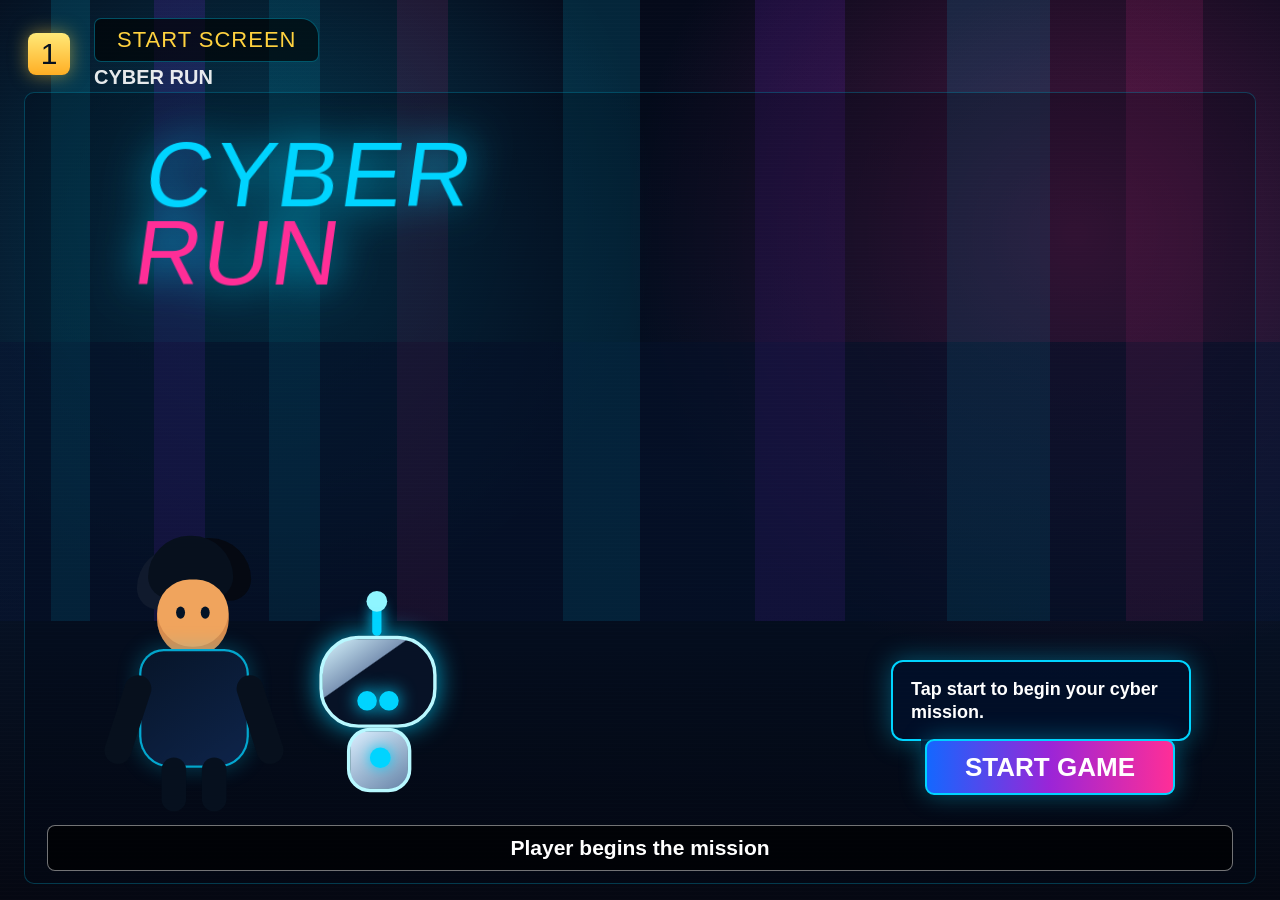
==== index.html @ 0ae43d62 "Initial codes" ====
<!doctype html>
<html lang="en">
  <head>
    <meta charset="UTF-8" />
    <meta name="viewport" content="width=device-width, initial-scale=1.0" />
    <title>Cyber Run | Start</title>
    <link rel="stylesheet" href="styles.css?v=runner17" />
    <link rel="stylesheet" href="start.css?v=runner17" />
  </head>
  <body>
    <main class="game" id="game">
      <div class="city" aria-hidden="true"></div>
      <div class="grid-floor" aria-hidden="true"></div>
      <div class="scanline" aria-hidden="true"></div>

      <header class="topbar start-topbar">
        <div class="step-badge">1</div>
        <div>
          <p class="eyebrow">Start Screen</p>
          <h1>Cyber Run</h1>
        </div>
      </header>

      <section class="screen screen-start active" id="startScreen">
        <div class="logo-lockup">
          <span>Cyber</span>
          <span>Run</span>
        </div>
        <div class="cast-row">
          <div class="hero-kid large" aria-label="Cyber Run player character">
            <div class="hair"></div>
            <div class="face"></div>
            <div class="hoodie"></div>
            <div class="legs"></div>
          </div>
          <div class="bot large" aria-label="ByteBot helper">
            <div class="antenna"></div>
            <div class="bot-head"><span></span><span></span></div>
            <div class="bot-body"></div>
          </div>
        </div>
        <div class="speech right">Tap start to begin your cyber mission.</div>
        <a class="primary start-button" href="tutorial.html">Start Game</a>
        <p class="caption">Player begins the mission</p>
      </section>
    </main>
    <script src="game-state.js?v=runner17"></script>
    <script src="start.js?v=runner17"></script>
  </body>
</html>
---- styles.css ----
:root {
  color-scheme: dark;
  --bg: #06101f;
  --panel: rgba(3, 11, 27, 0.86);
  --cyan: #00d4ff;
  --cyan-soft: rgba(0, 212, 255, 0.22);
  --pink: #ff2e97;
  --purple: #8a2cff;
  --yellow: #ffd23f;
  --green: #35f05d;
  --red: #ff2d39;
  --orange: #ff9c28;
  --text: #ffffff;
  --muted: #c8d2ee;
}

* {
  box-sizing: border-box;
}

body {
  margin: 0;
  min-height: 100vh;
  overflow: hidden;
  color: var(--text);
  background: #030711;
  font-family: "Trebuchet MS", Arial, sans-serif;
}

button {
  font: inherit;
}

a.primary {
  display: inline-grid;
  place-items: center;
  text-decoration: none;
}

.game {
  position: relative;
  width: 100vw;
  height: 100vh;
  min-height: 640px;
  overflow: hidden;
  background:
    radial-gradient(circle at 20% 24%, rgba(0, 212, 255, 0.22), transparent 25rem),
    radial-gradient(circle at 84% 26%, rgba(255, 46, 151, 0.26), transparent 28rem),
    linear-gradient(180deg, #050a1a 0%, #07152b 54%, #050812 100%);
}

.city {
  position: absolute;
  inset: 0;
  background:
    linear-gradient(90deg, transparent 0 4%, rgba(0, 212, 255, 0.18) 4% 7%, transparent 7% 12%, rgba(138, 44, 255, 0.2) 12% 16%, transparent 16% 21%, rgba(0, 212, 255, 0.15) 21% 25%, transparent 25% 31%, rgba(255, 46, 151, 0.14) 31% 35%, transparent 35% 44%, rgba(0, 212, 255, 0.18) 44% 50%, transparent 50% 59%, rgba(138, 44, 255, 0.18) 59% 66%, transparent 66% 74%, rgba(0, 212, 255, 0.16) 74% 82%, transparent 82% 88%, rgba(255, 46, 151, 0.16) 88% 94%, transparent 94%),
    linear-gradient(180deg, transparent 0 38%, rgba(8, 21, 49, 0.8) 38% 100%);
  opacity: 0.78;
  clip-path: polygon(0 0, 100% 0, 100% 69%, 0 69%);
}

.grid-floor {
  position: absolute;
  left: -8%;
  right: -8%;
  bottom: -18%;
  height: 54%;
  background:
    repeating-linear-gradient(0deg, rgba(0, 212, 255, 0.38) 0 2px, transparent 2px 28px),
    repeating-linear-gradient(90deg, rgba(0, 212, 255, 0.32) 0 2px, transparent 2px 68px);
  transform: perspective(520px) rotateX(62deg);
  transform-origin: bottom center;
  box-shadow: 0 -12px 40px rgba(0, 212, 255, 0.18);
}

.scanline {
  position: absolute;
  inset: 0;
  pointer-events: none;
  opacity: 0.17;
  background: repeating-linear-gradient(0deg, rgba(255, 255, 255, 0.06) 0 1px, transparent 1px 4px);
}

.topbar {
  position: relative;
  z-index: 5;
  display: grid;
  grid-template-columns: 52px 1fr auto auto;
  align-items: center;
  gap: 14px;
  padding: 18px 28px 0;
}

.start-topbar {
  grid-template-columns: 52px 1fr;
}

.step-badge {
  display: grid;
  place-items: center;
  width: 42px;
  height: 42px;
  border-radius: 8px;
  color: #06101f;
  background: linear-gradient(180deg, #ffe978, #ffae24);
  font-family: Impact, Haettenschweiler, "Arial Narrow Bold", sans-serif;
  font-size: 30px;
  box-shadow: 0 0 18px rgba(255, 210, 63, 0.5);
}

.eyebrow {
  display: inline-block;
  margin: 0 0 4px;
  padding: 8px 22px;
  color: var(--yellow);
  border: 1px solid rgba(0, 212, 255, 0.35);
  border-radius: 7px 18px 7px 7px;
  background: rgba(0, 0, 0, 0.65);
  font-family: Impact, Haettenschweiler, "Arial Narrow Bold", sans-serif;
  text-transform: uppercase;
  font-size: 22px;
  letter-spacing: 1px;
}

.topbar h1 {
  margin: 0;
  font-family: Impact, Haettenschweiler, "Arial Narrow Bold", sans-serif;
  font-size: 20px;
  text-transform: uppercase;
  color: rgba(255, 255, 255, 0.9);
}

.hud {
  display: flex;
  gap: 16px;
}

.hud-card {
  min-width: 118px;
  padding: 10px 14px;
  text-align: center;
  border: 2px solid var(--cyan);
  border-radius: 8px;
  background: rgba(2, 10, 28, 0.76);
  box-shadow: inset 0 0 22px rgba(0, 212, 255, 0.12);
}

.hud-card span {
  display: block;
  font-weight: 900;
  text-transform: uppercase;
  font-size: 13px;
}

.hud-card strong {
  display: block;
  margin-top: 3px;
  font-size: 30px;
  line-height: 1;
}

.game-controls {
  display: flex;
  gap: 10px;
}

.game-controls button {
  min-height: 46px;
  border: 2px solid var(--cyan);
  border-radius: 8px;
  color: white;
  background: rgba(2, 10, 28, 0.82);
  padding: 0 16px;
  cursor: pointer;
  font-weight: 900;
  text-transform: uppercase;
  box-shadow: 0 0 18px rgba(0, 212, 255, 0.24);
}

.game-controls button:hover,
.game-controls button:focus-visible {
  border-color: var(--pink);
  box-shadow: 0 0 22px rgba(255, 46, 151, 0.42);
}

.screen {
  position: absolute;
  inset: 92px 24px 16px;
  z-index: 2;
  display: none;
  border: 1px solid rgba(0, 212, 255, 0.24);
  border-radius: 10px;
  background: rgba(0, 7, 20, 0.3);
  overflow: hidden;
}

.screen.active {
  display: block;
}

.caption {
  position: absolute;
  left: 22px;
  right: 22px;
  bottom: 12px;
  margin: 0;
  padding: 10px;
  border: 1px solid rgba(255, 255, 255, 0.45);
  border-radius: 8px;
  background: rgba(0, 0, 0, 0.68);
  text-align: center;
  font-size: 21px;
  font-weight: 800;
}

.logo-lockup {
  position: absolute;
  left: 116px;
  top: 42px;
  display: grid;
  gap: 0;
  transform: skew(-8deg);
  filter: drop-shadow(0 0 20px rgba(0, 212, 255, 0.8));
}

.logo-lockup span {
  font-family: Impact, Haettenschweiler, "Arial Narrow Bold", sans-serif;
  font-size: 92px;
  line-height: 0.86;
  text-transform: uppercase;
  letter-spacing: 2px;
}

.logo-lockup span:first-child {
  color: var(--cyan);
}

.logo-lockup span:last-child {
  color: var(--pink);
}

.cast-row {
  position: absolute;
  left: 94px;
  bottom: 86px;
  width: 420px;
  height: 350px;
}

.hero-kid,
.bot {
  position: absolute;
}

.hero-kid {
  width: 150px;
  height: 250px;
}

.hero-kid.large {
  transform: scale(1.12);
}

.hero-kid .hair {
  position: absolute;
  left: 34px;
  top: 7px;
  width: 76px;
  height: 56px;
  border-radius: 42px 42px 22px 22px;
  background: #07101d;
  box-shadow: 16px 2px 0 #050912, -10px 10px 0 #101a2d;
}

.hero-kid .face {
  position: absolute;
  left: 42px;
  top: 46px;
  width: 64px;
  height: 68px;
  border-radius: 45% 45% 48% 48%;
  background: #f0a45d;
  box-shadow: inset 0 -8px rgba(150, 72, 34, 0.26);
}

.hero-kid .face::before,
.hero-kid .face::after {
  content: "";
  position: absolute;
  top: 24px;
  width: 8px;
  height: 11px;
  border-radius: 50%;
  background: #031326;
}

.hero-kid .face::before {
  left: 17px;
}

.hero-kid .face::after {
  right: 17px;
}

.hero-kid .hoodie {
  position: absolute;
  left: 26px;
  top: 108px;
  width: 98px;
  height: 106px;
  border-radius: 22px 22px 28px 28px;
  background: linear-gradient(145deg, #071529, #0e244a);
  border: 2px solid rgba(0, 212, 255, 0.75);
  box-shadow: 0 0 20px rgba(0, 212, 255, 0.28);
}

.hero-kid .hoodie::before,
.hero-kid .hoodie::after {
  content: "";
  position: absolute;
  top: 20px;
  width: 24px;
  height: 82px;
  border-radius: 18px;
  background: #07101d;
}

.hero-kid .hoodie::before {
  left: -24px;
  transform: rotate(18deg);
}

.hero-kid .hoodie::after {
  right: -24px;
  transform: rotate(-18deg);
}

.hero-kid .legs {
  position: absolute;
  left: 42px;
  top: 205px;
  width: 66px;
  height: 45px;
}

.hero-kid .legs::before,
.hero-kid .legs::after {
  content: "";
  position: absolute;
  top: 0;
  width: 22px;
  height: 48px;
  border-radius: 12px;
  background: #06101e;
}

.hero-kid .legs::before {
  left: 4px;
}

.hero-kid .legs::after {
  right: 4px;
}

.bot {
  width: 138px;
  height: 178px;
}

.bot.large {
  transform: scale(1.15);
}

.bot .antenna {
  position: absolute;
  left: 64px;
  top: 0;
  width: 8px;
  height: 28px;
  border-radius: 6px;
  background: var(--cyan);
  box-shadow: 0 0 12px var(--cyan);
}

.bot .antenna::before {
  content: "";
  position: absolute;
  left: -5px;
  top: -11px;
  width: 18px;
  height: 18px;
  border-radius: 50%;
  background: #8ff5ff;
}

.bot-head {
  position: absolute;
  left: 18px;
  top: 28px;
  width: 102px;
  height: 80px;
  border: 3px solid #b8f8ff;
  border-radius: 34px;
  background: linear-gradient(145deg, #d9f7ff, #7c95b5 36%, #071226 37%);
  box-shadow: 0 0 22px rgba(0, 212, 255, 0.75);
}

.bot-head span {
  position: absolute;
  top: 45px;
  width: 17px;
  height: 17px;
  border-radius: 50%;
  background: var(--cyan);
  box-shadow: 0 0 16px var(--cyan);
}

.bot-head span:first-child {
  left: 30px;
}

.bot-head span:last-child {
  right: 30px;
}

.bot-body {
  position: absolute;
  left: 42px;
  top: 108px;
  width: 56px;
  height: 56px;
  border: 3px solid #b8f8ff;
  border-radius: 20px;
  background: linear-gradient(145deg, #dbefff, #6784a8);
}

.bot-body::before {
  content: "";
  position: absolute;
  left: 17px;
  top: 14px;
  width: 18px;
  height: 18px;
  border-radius: 50%;
  background: var(--cyan);
  box-shadow: 0 0 12px var(--cyan);
}

.cast-row .hero-kid {
  left: 0;
  bottom: 4px;
}

.cast-row .bot {
  left: 190px;
  bottom: 2px;
}

.speech {
  position: absolute;
  max-width: 300px;
  padding: 16px 18px;
  color: #07101f;
  background: white;
  border: 2px solid #96dbff;
  border-radius: 12px;
  font-size: 18px;
  font-weight: 900;
  line-height: 1.25;
  box-shadow: 0 0 26px rgba(0, 212, 255, 0.36);
}

.speech::after {
  content: "";
  position: absolute;
  left: 28px;
  bottom: -18px;
  border-width: 18px 14px 0 0;
  border-style: solid;
  border-color: white transparent transparent transparent;
}

.speech.right {
  right: 64px;
  bottom: 142px;
  color: white;
  background: rgba(2, 15, 42, 0.88);
  border-color: var(--cyan);
}

.speech.right::after {
  border-color: rgba(2, 15, 42, 0.88) transparent transparent transparent;
}

.primary,
.secondary,
.decision-button {
  min-height: 56px;
  border: 2px solid var(--cyan);
  border-radius: 9px;
  color: white;
  padding: 0 28px;
  cursor: pointer;
  background: linear-gradient(90deg, #1467ff, #9b25d7, #ff2e97);
  box-shadow: 0 0 24px rgba(0, 212, 255, 0.36);
  font-weight: 900;
  text-transform: uppercase;
  transition: transform 140ms ease, box-shadow 140ms ease;
}

.secondary {
  background: linear-gradient(90deg, #5920aa, #b025d7);
}

.primary:hover,
.secondary:hover,
.decision-button:hover,
.primary:focus-visible,
.secondary:focus-visible,
.decision-button:focus-visible {
  transform: translateY(-2px);
  box-shadow: 0 0 32px rgba(255, 46, 151, 0.56);
}

.start-button {
  position: absolute;
  right: 80px;
  bottom: 88px;
  min-width: 250px;
  font-size: 26px;
}

.screen-tutorial {
  padding: 54px;
}

.tutorial-card {
  position: absolute;
  left: 82px;
  top: 62px;
  width: 290px;
  min-height: 220px;
  color: #081325;
  background: white;
  border: 2px solid #9fe7ff;
  border-radius: 14px;
  padding: 32px 28px;
  text-align: center;
  box-shadow: 0 0 28px rgba(0, 212, 255, 0.4);
}

.tutorial-card h2 {
  margin: 0 0 16px;
  font-size: 31px;
  line-height: 1;
}

.tutorial-card p {
  margin: 0;
  font-size: 20px;
  font-weight: 900;
  line-height: 1.25;
}

.tutorial-bot {
  left: 112px;
  bottom: 92px;
  transform: scale(1.28);
}

.rules-card {
  position: absolute;
  right: 86px;
  top: 74px;
  width: 360px;
  padding: 26px;
  border: 3px solid var(--cyan);
  border-radius: 8px 28px 8px 8px;
  background: rgba(1, 10, 26, 0.84);
  box-shadow: inset 0 0 30px var(--cyan-soft), 0 0 30px rgba(0, 212, 255, 0.36);
}

.rules-card h2 {
  margin: 0 0 18px;
  color: var(--cyan);
  font-size: 36px;
  text-align: center;
  text-transform: uppercase;
}

.rule {
  display: grid;
  grid-template-columns: 46px 1fr;
  gap: 14px;
  align-items: center;
  padding: 15px 0;
  border-top: 1px solid rgba(255, 255, 255, 0.16);
  font-size: 18px;
  font-weight: 800;
}

.rule b {
  color: var(--yellow);
  font-size: 34px;
  text-align: center;
}

.next-button {
  position: absolute;
  right: 92px;
  bottom: 86px;
}

.runner-row {
  position: absolute;
  left: 74px;
  right: 74px;
  top: 56px;
  height: 330px;
  overflow: hidden;
  border-bottom: 3px solid rgba(0, 212, 255, 0.65);
  border-radius: 8px;
  background: linear-gradient(180deg, rgba(4, 18, 42, 0.1), rgba(2, 12, 30, 0.42));
}

.hero-kid.running {
  left: 30px;
  bottom: 2px;
  transform: translate3d(0, calc(var(--runner-jump, 0px) * -1), 0) scale(0.95) rotate(-3deg);
  transform-origin: 50% 100%;
  will-change: transform;
  z-index: 2;
}

.screen-challenge.runner-live .hero-kid.running {
  animation: runnerBreath 480ms ease-in-out infinite alternate;
}

.screen-challenge.runner-live .hero-kid.running.jumping {
  animation: none;
}

.hero-kid.running .legs::before {
  transform: rotate(34deg);
  transform-origin: 50% 0;
  animation: strideLeft 360ms ease-in-out infinite alternate;
}

.hero-kid.running .legs::after {
  transform: rotate(-34deg);
  transform-origin: 50% 0;
  animation: strideRight 360ms ease-in-out infinite alternate;
}

.email-card {
  position: absolute;
  left: var(--threat-x, 620px);
  bottom: 16px;
  top: auto;
  width: 96px;
  min-height: 72px;
  padding: 7px;
  color: #07101f;
  background: linear-gradient(180deg, #fff5f7, #ffd6dc);
  border: 2px solid #ff2d39;
  border-radius: 8px;
  box-shadow: 0 0 36px rgba(255, 46, 151, 0.4);
  z-index: 2;
  transition: box-shadow 160ms ease, transform 160ms ease;
  will-change: left;
}

.screen-challenge.runner-live .email-card {
  box-shadow: 0 0 46px rgba(255, 46, 151, 0.72);
  transform: translateY(-2px);
}

.runner-ground {
  position: absolute;
  left: 0;
  right: 0;
  bottom: 0;
  height: 84px;
  background:
    repeating-linear-gradient(90deg, rgba(0, 212, 255, 0.42) 0 2px, transparent 2px 54px),
    linear-gradient(180deg, transparent, rgba(0, 212, 255, 0.18));
  animation: groundMove 650ms linear infinite;
  opacity: 0.9;
}

.run-prompt {
  position: absolute;
  left: 28px;
  top: 18px;
  z-index: 4;
  max-width: 500px;
  padding: 12px 16px;
  border: 2px solid var(--cyan);
  border-radius: 8px;
  background: rgba(0, 0, 0, 0.72);
  color: white;
  font-weight: 900;
  box-shadow: 0 0 18px rgba(0, 212, 255, 0.36);
}

@keyframes groundMove {
  from {
    background-position: 0 0, 0 0;
  }
  to {
    background-position: -54px 0, 0 0;
  }
}

@keyframes runnerBreath {
  from {
    transform: translate3d(0, calc(var(--runner-jump, 0px) * -1), 0) scale(0.95) rotate(-3deg);
  }
  to {
    transform: translate3d(0, calc((var(--runner-jump, 0px) * -1) - 5px), 0) scale(0.95) rotate(-2deg);
  }
}

@keyframes strideLeft {
  from {
    transform: rotate(34deg);
  }
  to {
    transform: rotate(-18deg);
  }
}

@keyframes strideRight {
  from {
    transform: rotate(-34deg);
  }
  to {
    transform: rotate(18deg);
  }
}

@keyframes pickupPulse {
  from {
    transform: scale(0.94);
    filter: brightness(0.96);
  }
  to {
    transform: scale(1.08);
    filter: brightness(1.18);
  }
}

@keyframes pickupCollect {
  0% {
    transform: scale(1);
    opacity: 1;
  }
  65% {
    transform: scale(1.42);
    opacity: 0.88;
  }
  100% {
    transform: scale(0.72);
    opacity: 0.55;
  }
}

.email-meta {
  display: grid;
  grid-template-columns: 22px 1fr;
  gap: 5px;
  align-items: center;
}

.mail-icon {
  display: grid;
  place-items: center;
  width: 22px;
  height: 22px;
  border-radius: 50%;
  background: #f04455;
  color: white;
  font-size: 16px;
  font-weight: 900;
}

.email-meta p {
  margin: 2px 0;
  font-size: 6px;
  font-weight: 900;
  line-height: 1.1;
}

.email-card h2 {
  margin: 5px 0;
  font-size: 8px;
  line-height: 1.08;
}

.email-card button {
  display: block;
  margin: 0 auto;
  min-width: 72px;
  min-height: 20px;
  border: 2px solid #771016;
  border-radius: 5px;
  color: white;
  background: linear-gradient(180deg, #df3239, #9e1118);
  font-size: 7px;
  font-weight: 900;
}

.runner-pickup {
  position: absolute;
  left: var(--pickup-x, 440px);
  bottom: var(--pickup-y, 132px);
  z-index: 3;
  display: grid;
  place-items: center;
  width: 58px;
  height: 58px;
  border: 3px solid #b9ff72;
  border-radius: 50%;
  color: #06101f;
  background: radial-gradient(circle at 35% 28%, #ffffff, #8cff4d 54%, #1c991d);
  font-size: 18px;
  font-weight: 900;
  box-shadow: 0 0 28px rgba(140, 255, 77, 0.8);
  will-change: left, bottom, transform, opacity;
  animation: pickupPulse 760ms ease-in-out infinite alternate;
}

.runner-pickup.collected {
  animation: pickupCollect 320ms ease-out;
}

.screen-challenge .next-button {
  display: none;
}

.screen-challenge.runner-live .email-card button {
  pointer-events: none;
}

.clue-bot {
  right: 92px;
  bottom: 68px;
  transform: scale(0.95);
}

.speech.clue {
  right: 252px;
  bottom: 142px;
}

.screen-decision {
  padding: 30px 58px 80px;
}

.question-panel {
  max-width: 880px;
  margin: 0 auto 24px;
  padding: 20px 24px;
  border: 2px solid var(--cyan);
  border-radius: 8px;
  background: rgba(1, 10, 26, 0.88);
  box-shadow: inset 0 0 24px rgba(0, 212, 255, 0.14), 0 0 28px rgba(0, 212, 255, 0.28);
  text-align: center;
}

.question-kicker {
  margin: 0 0 8px;
  color: var(--yellow);
  font-size: 17px;
  font-weight: 900;
  text-transform: uppercase;
}

.screen-decision h2 {
  margin: 0 0 12px;
  color: white;
  font-size: 38px;
  line-height: 1.05;
}

#decisionScenario {
  margin: 0;
  color: var(--muted);
  font-size: 18px;
  font-weight: 900;
  line-height: 1.3;
}

.decision-grid {
  display: grid;
  grid-template-columns: repeat(2, minmax(0, 1fr));
  gap: 22px;
  max-width: 740px;
  margin: 0 auto;
}

.decision-button {
  min-height: 86px;
  font-size: 27px;
  text-align: center;
}

.decision-button.scam {
  border-color: #ff6c70;
  background: linear-gradient(180deg, #ff464d, #970d19);
}

.decision-button.real {
  border-color: #66ff76;
  background: linear-gradient(180deg, #42dc55, #0f761d);
}

.decision-button.link {
  background: linear-gradient(180deg, #248aff, #064bb4);
}

.decision-button.ignore {
  background: linear-gradient(180deg, #9a36e8, #55208a);
}

.decision-button.report {
  background: linear-gradient(180deg, #ffab35, #a85104);
}

.answer-rules {
  max-width: 740px;
  margin: 28px auto 0;
  padding: 18px 24px;
  border: 1px solid var(--cyan);
  border-radius: 8px;
  background: rgba(2, 10, 28, 0.78);
  font-size: 22px;
  font-weight: 900;
}

.answer-rules p {
  margin: 8px 0;
}

.good-dot {
  color: var(--green);
  margin-right: 12px;
}

.bad-dot {
  color: var(--red);
  margin-right: 12px;
}

.feedback-visual {
  position: absolute;
  left: 58px;
  top: 54px;
  width: 520px;
  height: 410px;
}

.shield-glow {
  position: absolute;
  left: 80px;
  top: 30px;
  width: 320px;
  height: 350px;
  clip-path: polygon(50% 0, 93% 18%, 86% 70%, 50% 100%, 14% 70%, 7% 18%);
  border: 5px solid var(--cyan);
  background: rgba(0, 212, 255, 0.12);
  box-shadow: 0 0 36px rgba(0, 212, 255, 0.8);
}

.feedback-visual .hero-kid {
  left: 164px;
  top: 100px;
  transform: scale(1.08);
}

.feedback-bot {
  right: 2px;
  bottom: 28px;
  transform: scale(0.9);
}

.feedback-box {
  position: absolute;
  right: 72px;
  top: 132px;
  width: 450px;
  min-height: 170px;
  padding: 24px;
  border: 3px solid var(--green);
  border-radius: 12px;
  background: linear-gradient(135deg, rgba(26, 142, 45, 0.95), rgba(4, 58, 16, 0.92));
  box-shadow: 0 0 28px rgba(53, 240, 93, 0.45);
}

.feedback-box.wrong {
  border-color: var(--red);
  background: linear-gradient(135deg, rgba(135, 18, 18, 0.95), rgba(39, 7, 11, 0.92));
  box-shadow: 0 0 28px rgba(255, 45, 57, 0.45);
}

.feedback-box h2 {
  margin: 0 0 12px;
  font-size: 44px;
}

.feedback-box p {
  margin: 0;
  font-size: 21px;
  font-weight: 900;
  line-height: 1.3;
}

.screen-complete {
  padding: 46px 58px 90px;
  text-align: center;
}

.screen-complete h2 {
  margin: 0;
  color: var(--yellow);
  text-shadow: 0 0 18px rgba(255, 210, 63, 0.55);
  font-size: 58px;
}

.screen-complete > p {
  margin: 12px 0 24px;
  font-size: 30px;
  font-weight: 900;
}

.final-score {
  position: absolute;
  left: 106px;
  top: 170px;
  width: 410px;
  padding: 24px;
  border: 3px solid var(--cyan);
  border-radius: 8px 28px 8px 8px;
  background: rgba(1, 10, 26, 0.86);
  box-shadow: inset 0 0 30px var(--cyan-soft), 0 0 28px rgba(0, 212, 255, 0.34);
}

.final-score span,
.final-score small,
.final-score b {
  display: block;
  text-transform: uppercase;
  font-weight: 900;
}

.final-score span:first-child {
  margin-bottom: 10px;
  color: var(--green);
  font-size: 22px;
  text-shadow: 0 0 14px rgba(53, 240, 93, 0.5);
}

.final-score strong {
  display: block;
  color: var(--yellow);
  font-size: 76px;
  line-height: 0.95;
}

.final-score b {
  margin-top: 6px;
  color: var(--yellow);
  font-size: 24px;
}

.final-score p {
  margin: 12px 0 0;
  color: var(--muted);
  font-size: 17px;
  font-weight: 900;
  line-height: 1.25;
}

.complete-cast {
  position: absolute;
  right: 112px;
  bottom: 88px;
  width: 420px;
  height: 310px;
}

.complete-cast .bot {
  left: 10px;
  bottom: 8px;
}

.complete-cast .hero-kid {
  right: 28px;
  bottom: 10px;
}

.complete-actions {
  position: absolute;
  left: 106px;
  bottom: 94px;
  display: flex;
  gap: 18px;
}

.confetti {
  position: absolute;
  inset: 0;
  background:
    radial-gradient(circle at 12% 18%, #ffd23f 0 4px, transparent 5px),
    radial-gradient(circle at 28% 22%, #00d4ff 0 4px, transparent 5px),
    radial-gradient(circle at 42% 16%, #ff2e97 0 4px, transparent 5px),
    radial-gradient(circle at 58% 20%, #35f05d 0 4px, transparent 5px),
    radial-gradient(circle at 72% 15%, #ff9c28 0 4px, transparent 5px),
    radial-gradient(circle at 86% 24%, #00d4ff 0 4px, transparent 5px);
  opacity: 0.9;
}

.hidden {
  display: none;
}

@media (max-width: 760px) {
  .game {
    min-height: 720px;
  }

  .topbar {
    grid-template-columns: 52px 1fr;
    padding: 14px 14px 0;
  }

  .hud {
    position: absolute;
    right: 10px;
    top: 76px;
    gap: 6px;
    transform: scale(0.68);
    transform-origin: top right;
  }

  .hud-card {
    min-width: 94px;
  }

  .topbar h1 {
    display: none;
  }

  .screen {
    inset: 92px 10px 10px;
  }

  .caption {
    font-size: 15px;
    left: 12px;
    right: 12px;
    bottom: 10px;
  }

  .logo-lockup {
    left: 86px;
    top: 42px;
  }

  .logo-lockup span {
    font-size: 74px;
  }

  .cast-row {
    left: 64px;
    bottom: 82px;
    transform: scale(0.82);
    transform-origin: bottom left;
  }

  .speech.right {
    right: 28px;
    bottom: 122px;
    max-width: 230px;
    font-size: 15px;
  }

  .start-button {
    right: 32px;
    bottom: 76px;
    min-width: 210px;
    font-size: 20px;
  }

  .tutorial-card {
    left: 22px;
    top: 34px;
    width: 230px;
    min-height: 160px;
    padding: 22px 18px;
  }

  .tutorial-card h2 {
    font-size: 24px;
  }

  .tutorial-card p {
    font-size: 16px;
  }

  .tutorial-bot {
    left: 54px;
    bottom: 96px;
    transform: scale(0.98);
  }

  .rules-card {
    right: 18px;
    top: 220px;
    width: 260px;
    padding: 16px;
  }

  .rules-card h2 {
    font-size: 26px;
  }

  .rule {
    grid-template-columns: 50px 1fr;
    gap: 8px;
    padding: 9px 0;
    font-size: 14px;
  }

  .rule b {
    font-size: 25px;
  }

  .next-button {
    right: 18px;
    bottom: 68px;
  }

  .runner-row {
    left: 16px;
    right: 16px;
    top: 68px;
    transform: scale(0.78);
    transform-origin: top left;
    width: 680px;
  }

  .email-card {
    width: 96px;
    min-height: 72px;
  }

  .email-card h2 {
    font-size: 8px;
  }

  .run-prompt {
    max-width: 330px;
    font-size: 14px;
  }

  .clue-bot {
    right: 18px;
    bottom: 72px;
    transform: scale(0.75);
  }

  .speech.clue {
    right: 112px;
    bottom: 118px;
    max-width: 220px;
    font-size: 15px;
  }

  .screen-decision {
    padding: 20px 18px 76px;
  }

  .screen-decision h2 {
    font-size: 27px;
  }

  .question-panel {
    margin-bottom: 16px;
    padding: 15px;
  }

  #decisionScenario {
    font-size: 14px;
  }

  .decision-grid {
    gap: 12px;
  }

  .decision-button {
    min-height: 66px;
    padding: 0 12px;
    font-size: 19px;
  }

  .answer-rules {
    margin-top: 18px;
    padding: 12px 16px;
    font-size: 16px;
  }

  .feedback-visual {
    left: 16px;
    top: 38px;
    transform: scale(0.68);
    transform-origin: top left;
  }

  .feedback-box {
    right: 22px;
    top: 304px;
    width: min(410px, calc(100% - 44px));
    padding: 18px;
  }

  .feedback-box h2 {
    font-size: 34px;
  }

  .feedback-box p {
    font-size: 17px;
  }

  .screen-complete h2 {
    font-size: 42px;
  }

  .screen-complete > p {
    font-size: 20px;
  }

  .final-score {
    left: 28px;
    top: 160px;
    width: 300px;
  }

  .final-score strong {
    font-size: 56px;
  }

  .complete-cast {
    right: 10px;
    bottom: 86px;
    transform: scale(0.72);
    transform-origin: bottom right;
  }

  .complete-actions {
    left: 28px;
    bottom: 74px;
  }
}
---- start.css ----
.start-topbar {
  grid-template-columns: 52px 1fr;
}
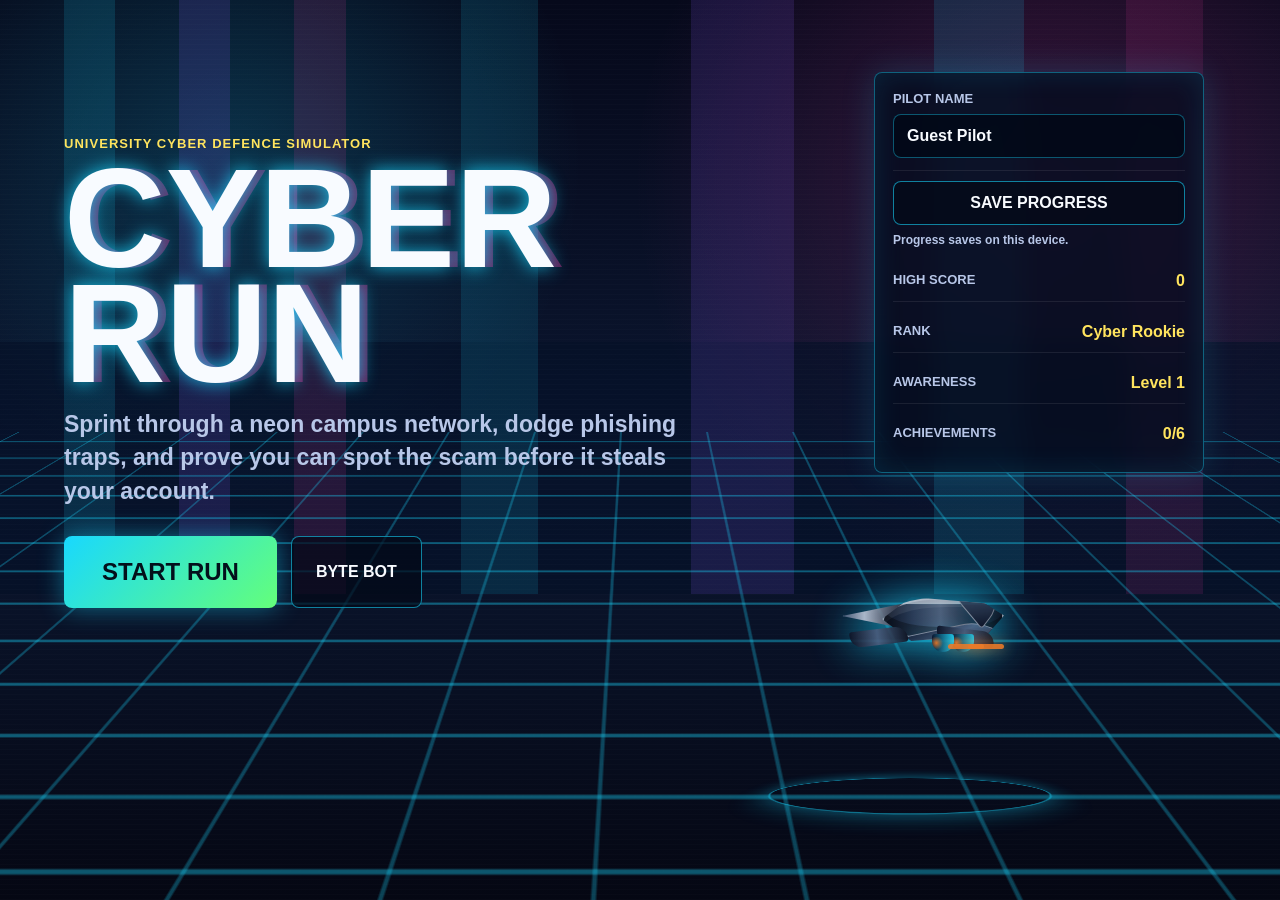
==== commit bd0912b7: "Add files via upload" ====
--- a/index.html
+++ b/index.html
@@ -3,48 +3,209 @@
   <head>
     <meta charset="UTF-8" />
     <meta name="viewport" content="width=device-width, initial-scale=1.0" />
-    <title>Cyber Run | Start</title>
-    <link rel="stylesheet" href="styles.css?v=runner17" />
-    <link rel="stylesheet" href="start.css?v=runner17" />
+    <title>Cyber Run</title>
+    <link rel="stylesheet" href="styles.css?v=prototype15" />
   </head>
   <body>
-    <main class="game" id="game">
-      <div class="city" aria-hidden="true"></div>
+    <main class="app" id="app">
+      <div class="skyline" aria-hidden="true"></div>
+      <div class="speed-lines" aria-hidden="true"></div>
       <div class="grid-floor" aria-hidden="true"></div>
       <div class="scanline" aria-hidden="true"></div>
 
-      <header class="topbar start-topbar">
-        <div class="step-badge">1</div>
+      <section class="menu-screen active" id="menuScreen" aria-labelledby="gameTitle">
+        <div class="menu-copy">
+          <p class="eyebrow">University Cyber Defence Simulator</p>
+          <h1 id="gameTitle">Cyber Run</h1>
+          <p class="tagline">Sprint through a neon campus network, dodge phishing traps, and prove you can spot the scam before it steals your account.</p>
+          <div class="menu-actions">
+            <button class="primary-button mega" id="startButton" type="button">Start Run</button>
+            <button class="ghost-button" id="byteBotButton" type="button">Byte Bot</button>
+          </div>
+        </div>
+
+        <div class="profile-panel">
+          <label class="profile-name-row">
+            <span>Pilot Name</span>
+            <input id="playerNameInput" maxlength="18" placeholder="Enter name" autocomplete="nickname" />
+          </label>
+          <button class="ghost-button save-profile-button" id="saveProfileButton" type="button">Save Progress</button>
+          <p class="profile-saved" id="profileSaved">Progress saves on this device.</p>
+          <div>
+            <span>High Score</span>
+            <strong id="highScore">0</strong>
+          </div>
+          <div>
+            <span>Rank</span>
+            <strong id="playerRank">Cyber Rookie</strong>
+          </div>
+          <div>
+            <span>Awareness</span>
+            <strong id="awarenessLevel">Level 1</strong>
+          </div>
+          <div>
+            <span>Achievements</span>
+            <strong id="achievementCount">0/6</strong>
+          </div>
+        </div>
+
+        <div class="hologram-card">
+          <div class="holo-runner" aria-hidden="true">
+            <div class="runner-head"></div>
+            <div class="runner-torso"></div>
+            <div class="runner-arm left"></div>
+            <div class="runner-arm right"></div>
+            <div class="runner-leg left"></div>
+            <div class="runner-leg right"></div>
+          </div>
+          <div class="holo-rings" aria-hidden="true"></div>
+        </div>
+      </section>
+
+      <section class="game-screen" id="gameScreen" aria-label="Cyber Run gameplay">
+        <header class="hud">
+          <div class="hud-card"><span>Score</span><strong id="score">0</strong></div>
+          <div class="hud-card"><span>Level</span><strong id="level">1</strong></div>
+          <div class="hud-card"><span>Combo</span><strong id="combo">x1</strong></div>
+          <div class="hud-card"><span>Speed</span><strong id="speed">1.0</strong></div>
+          <div class="hud-card hearts"><span>Lives</span><strong id="lives">&hearts;&hearts;&hearts;</strong></div>
+          <div class="hud-actions">
+            <button class="icon-button" id="pauseButton" type="button" aria-label="Pause">II</button>
+          </div>
+        </header>
+
+        <div class="runner-stage" id="runnerStage">
+          <div class="run-path" aria-hidden="true"></div>
+          <div class="lane lane-left" aria-hidden="true"></div>
+          <div class="lane lane-center" aria-hidden="true"></div>
+          <div class="lane lane-right" aria-hidden="true"></div>
+          <div class="object-layer" id="objectLayer"></div>
+          <div class="runner cyber-runner running" id="runner" aria-label="Cyber jet">
+            <div class="runner-shadow"></div>
+            <div class="runner-trail"></div>
+            <div class="runner-head"></div>
+            <div class="runner-visor"></div>
+            <div class="runner-torso"></div>
+            <div class="runner-core"></div>
+            <div class="runner-arm left"></div>
+            <div class="runner-arm right"></div>
+            <div class="runner-leg left"></div>
+            <div class="runner-leg right"></div>
+          </div>
+        </div>
+
+        <div class="control-pad" aria-label="Runner controls">
+          <button class="control-button icon-control" data-action="left" type="button" aria-label="Move left">&lsaquo;</button>
+          <button class="control-button icon-control" data-action="right" type="button" aria-label="Move right">&rsaquo;</button>
+        </div>
+      </section>
+
+      <dialog class="phishing-dialog" id="phishingDialog">
+        <div class="dialog-shell">
+          <div class="dialog-header">
+            <div>
+              <p class="eyebrow">Threat Intercepted</p>
+              <h2 id="threatTitle">Phishing Simulation</h2>
+            </div>
+            <div class="decision-timer" id="decisionTimer">15</div>
+          </div>
+          <div class="simulation-card" id="simulationCard"></div>
+          <div class="decision-panel" id="decisionPanel">
+            <p id="decisionQuestion">What should you do with this message?</p>
+            <div class="decision-actions">
+              <button class="decision-button report" data-choice="report" onclick="answerThreat('report')" type="button">Report</button>
+              <button class="decision-button open" data-choice="open" onclick="answerThreat('open')" type="button">Open</button>
+              <button class="decision-button ignore" data-choice="ignore" onclick="answerThreat('ignore')" type="button">Ignore</button>
+              <button class="decision-button reply" data-choice="reply" onclick="answerThreat('reply')" type="button">Reply</button>
+            </div>
+          </div>
+          <div class="feedback-panel hidden" id="feedbackPanel">
+            <h3 id="feedbackTitle">Correct</h3>
+            <p id="feedbackText"></p>
+            <ul id="feedbackClues"></ul>
+            <button class="primary-button" id="continueButton" type="button">Resume Run</button>
+          </div>
+        </div>
+      </dialog>
+
+      <div class="pause-panel hidden" id="pausePanel">
         <div>
-          <p class="eyebrow">Start Screen</p>
-          <h1>Cyber Run</h1>
-        </div>
-      </header>
-
-      <section class="screen screen-start active" id="startScreen">
-        <div class="logo-lockup">
-          <span>Cyber</span>
-          <span>Run</span>
-        </div>
-        <div class="cast-row">
-          <div class="hero-kid large" aria-label="Cyber Run player character">
-            <div class="hair"></div>
-            <div class="face"></div>
-            <div class="hoodie"></div>
-            <div class="legs"></div>
-          </div>
-          <div class="bot large" aria-label="ByteBot helper">
-            <div class="antenna"></div>
-            <div class="bot-head"><span></span><span></span></div>
-            <div class="bot-body"></div>
-          </div>
-        </div>
-        <div class="speech right">Tap start to begin your cyber mission.</div>
-        <a class="primary start-button" href="tutorial.html">Start Game</a>
-        <p class="caption">Player begins the mission</p>
-      </section>
+          <p class="eyebrow">Run Paused</p>
+          <h2>Cyber Run Paused</h2>
+          <p>Movement is frozen. Continue, restart the run, or return to the menu.</p>
+          <button class="primary-button" id="resumeButton" type="button">Play</button>
+          <button class="ghost-button" id="restartButton" type="button">Restart</button>
+          <button class="ghost-button" id="quitButton" type="button">Quit Run</button>
+        </div>
+      </div>
+
+      <div class="guide-panel hidden" id="guidePanel">
+        <div>
+          <div class="bytebot-header">
+            <div class="bytebot-avatar" aria-hidden="true"><span></span><span></span></div>
+            <div>
+              <p class="eyebrow">Assistant Online</p>
+              <h2>Byte Bot</h2>
+            </div>
+          </div>
+          <p class="guide-intro">Hi pilot. I am Byte Bot, your cyber co-pilot. I will help you learn the controls, understand threats, and choose the safest action when a suspicious message appears.</p>
+          <div class="guide-grid">
+            <article>
+              <strong>Move</strong>
+              <p>Use the left and right arrow keys, A/D, swipe, or the on-screen arrows to change lanes.</p>
+            </article>
+            <article>
+              <strong>Score</strong>
+              <p>Collect green point tokens for +5 points. Build combos by collecting cleanly and answering well.</p>
+            </article>
+            <article>
+              <strong>Threats</strong>
+              <p>Red threat boxes pause the run and show an email simulation. Choose Report, Open, Ignore, or Reply.</p>
+            </article>
+            <article>
+              <strong>Win Decisions</strong>
+              <p>Report scam messages. Open legitimate university messages. Wrong choices cost one life.</p>
+            </article>
+          </div>
+          <button class="primary-button" id="closeGuideButton" type="button">Ready, Byte Bot</button>
+        </div>
+      </div>
+
+      <div class="summary-panel hidden" id="summaryPanel">
+        <div>
+          <div class="summary-hero">
+            <div class="summary-orbit" aria-hidden="true"></div>
+            <p class="eyebrow">Run Complete</p>
+            <h2 id="summaryTitle">Training Report</h2>
+            <p class="summary-pilot" id="summaryPilot">Pilot: Guest</p>
+            <div class="summary-rank-row">
+              <span id="summaryRank">Cyber Rookie</span>
+              <strong id="summaryAchievementProgress">0/6 badges</strong>
+            </div>
+            <div class="summary-progress"><span id="summaryProgressBar"></span></div>
+          </div>
+          <div class="summary-grid">
+            <div><span>Final Score</span><strong id="summaryScore">0</strong><small>Network points</small></div>
+            <div><span>Best Combo</span><strong id="summaryCombo">x1</strong><small>Clean streak</small></div>
+            <div><span>Correct Reads</span><strong id="summaryCorrect">0</strong><small>Threat decisions</small></div>
+            <div><span>Mistakes</span><strong id="summaryMistakes">0</strong><small>Lives lost</small></div>
+          </div>
+          <p id="summaryMessage">Good run. Keep sharpening your phishing instincts.</p>
+          <div class="summary-achievements" id="summaryAchievements"></div>
+          <div class="summary-actions">
+            <button class="ghost-button" id="saveRunButton" type="button">Save Progress</button>
+            <button class="primary-button" id="playAgainButton" type="button">Run Again</button>
+            <button class="ghost-button" id="backMenuButton" type="button">Back to Menu</button>
+          </div>
+        </div>
+      </div>
+
+      <div class="achievement-toast hidden" id="achievementToast">
+        <span>Achievement Unlocked</span>
+        <strong id="achievementToastText">First Catch</strong>
+      </div>
     </main>
-    <script src="game-state.js?v=runner17"></script>
-    <script src="start.js?v=runner17"></script>
+
+    <script src="game.js?v=prototype15"></script>
   </body>
 </html>
--- a/styles.css
+++ b/styles.css
@@ -1,17 +1,17 @@
 :root {
   color-scheme: dark;
-  --bg: #06101f;
-  --panel: rgba(3, 11, 27, 0.86);
-  --cyan: #00d4ff;
-  --cyan-soft: rgba(0, 212, 255, 0.22);
-  --pink: #ff2e97;
-  --purple: #8a2cff;
-  --yellow: #ffd23f;
-  --green: #35f05d;
-  --red: #ff2d39;
-  --orange: #ff9c28;
-  --text: #ffffff;
-  --muted: #c8d2ee;
+  --bg: #050713;
+  --panel: rgba(6, 13, 31, 0.82);
+  --panel-strong: rgba(8, 18, 42, 0.96);
+  --cyan: #18d8ff;
+  --cyan-soft: rgba(24, 216, 255, 0.22);
+  --pink: #ff3aa8;
+  --violet: #8c5cff;
+  --lime: #64ff7a;
+  --yellow: #ffe45e;
+  --red: #ff4055;
+  --text: #f8fbff;
+  --muted: #b8c7e8;
 }
 
 * {
@@ -23,1342 +23,2019 @@
   min-height: 100vh;
   overflow: hidden;
   color: var(--text);
-  background: #030711;
-  font-family: "Trebuchet MS", Arial, sans-serif;
+  background: var(--bg);
+  font-family: Inter, "Segoe UI", Arial, sans-serif;
 }
 
 button {
   font: inherit;
 }
 
-a.primary {
-  display: inline-grid;
-  place-items: center;
-  text-decoration: none;
-}
-
-.game {
+.app {
   position: relative;
   width: 100vw;
   height: 100vh;
   min-height: 640px;
   overflow: hidden;
   background:
-    radial-gradient(circle at 20% 24%, rgba(0, 212, 255, 0.22), transparent 25rem),
-    radial-gradient(circle at 84% 26%, rgba(255, 46, 151, 0.26), transparent 28rem),
-    linear-gradient(180deg, #050a1a 0%, #07152b 54%, #050812 100%);
-}
-
-.city {
-  position: absolute;
-  inset: 0;
-  background:
-    linear-gradient(90deg, transparent 0 4%, rgba(0, 212, 255, 0.18) 4% 7%, transparent 7% 12%, rgba(138, 44, 255, 0.2) 12% 16%, transparent 16% 21%, rgba(0, 212, 255, 0.15) 21% 25%, transparent 25% 31%, rgba(255, 46, 151, 0.14) 31% 35%, transparent 35% 44%, rgba(0, 212, 255, 0.18) 44% 50%, transparent 50% 59%, rgba(138, 44, 255, 0.18) 59% 66%, transparent 66% 74%, rgba(0, 212, 255, 0.16) 74% 82%, transparent 82% 88%, rgba(255, 46, 151, 0.16) 88% 94%, transparent 94%),
-    linear-gradient(180deg, transparent 0 38%, rgba(8, 21, 49, 0.8) 38% 100%);
-  opacity: 0.78;
-  clip-path: polygon(0 0, 100% 0, 100% 69%, 0 69%);
-}
-
-.grid-floor {
-  position: absolute;
-  left: -8%;
-  right: -8%;
-  bottom: -18%;
-  height: 54%;
-  background:
-    repeating-linear-gradient(0deg, rgba(0, 212, 255, 0.38) 0 2px, transparent 2px 28px),
-    repeating-linear-gradient(90deg, rgba(0, 212, 255, 0.32) 0 2px, transparent 2px 68px);
-  transform: perspective(520px) rotateX(62deg);
-  transform-origin: bottom center;
-  box-shadow: 0 -12px 40px rgba(0, 212, 255, 0.18);
-}
-
-.scanline {
+    radial-gradient(circle at 18% 18%, rgba(24, 216, 255, 0.18), transparent 22rem),
+    radial-gradient(circle at 82% 20%, rgba(255, 58, 168, 0.2), transparent 26rem),
+    linear-gradient(180deg, #06091b 0%, #0b1731 54%, #050713 100%);
+}
+
+.skyline,
+.grid-floor,
+.scanline,
+.speed-lines {
   position: absolute;
   inset: 0;
   pointer-events: none;
-  opacity: 0.17;
-  background: repeating-linear-gradient(0deg, rgba(255, 255, 255, 0.06) 0 1px, transparent 1px 4px);
-}
-
-.topbar {
+}
+
+.skyline {
+  opacity: 0.76;
+  background:
+    linear-gradient(90deg, transparent 0 5%, rgba(24, 216, 255, 0.18) 5% 9%, transparent 9% 14%, rgba(140, 92, 255, 0.2) 14% 18%, transparent 18% 23%, rgba(255, 58, 168, 0.16) 23% 27%, transparent 27% 36%, rgba(24, 216, 255, 0.16) 36% 42%, transparent 42% 54%, rgba(140, 92, 255, 0.19) 54% 62%, transparent 62% 73%, rgba(24, 216, 255, 0.18) 73% 80%, transparent 80% 88%, rgba(255, 58, 168, 0.15) 88% 94%, transparent 94%),
+    linear-gradient(180deg, transparent 0 38%, rgba(5, 16, 39, 0.82) 38% 100%);
+  clip-path: polygon(0 0, 100% 0, 100% 66%, 0 66%);
+}
+
+.grid-floor {
+  left: -12%;
+  right: -12%;
+  top: 48%;
+  height: 70%;
+  background:
+    repeating-linear-gradient(0deg, rgba(24, 216, 255, 0.38) 0 2px, transparent 2px 32px),
+    repeating-linear-gradient(90deg, rgba(24, 216, 255, 0.28) 0 2px, transparent 2px 86px);
+  transform: perspective(620px) rotateX(63deg);
+  transform-origin: top center;
+  animation: floorFlow 760ms linear infinite;
+}
+
+.speed-lines {
+  opacity: 0;
+  background: repeating-linear-gradient(92deg, transparent 0 48px, rgba(255, 255, 255, 0.18) 49px 52px, transparent 53px 110px);
+}
+
+.app.running .speed-lines {
+  opacity: 0.22;
+  animation: speedFlow 360ms linear infinite;
+}
+
+.app.shake {
+  animation: cameraShake 240ms linear;
+}
+
+.scanline {
+  opacity: 0.12;
+  background: repeating-linear-gradient(0deg, rgba(255, 255, 255, 0.07) 0 1px, transparent 1px 5px);
+  mix-blend-mode: screen;
+}
+
+.menu-screen,
+.game-screen {
   position: relative;
-  z-index: 5;
-  display: grid;
-  grid-template-columns: 52px 1fr auto auto;
-  align-items: center;
-  gap: 14px;
-  padding: 18px 28px 0;
-}
-
-.start-topbar {
-  grid-template-columns: 52px 1fr;
-}
-
-.step-badge {
-  display: grid;
-  place-items: center;
-  width: 42px;
-  height: 42px;
-  border-radius: 8px;
-  color: #06101f;
-  background: linear-gradient(180deg, #ffe978, #ffae24);
-  font-family: Impact, Haettenschweiler, "Arial Narrow Bold", sans-serif;
-  font-size: 30px;
-  box-shadow: 0 0 18px rgba(255, 210, 63, 0.5);
+  z-index: 2;
+  width: 100%;
+  height: 100%;
+  display: none;
+}
+
+.menu-screen.active,
+.game-screen.active {
+  display: block;
+}
+
+.menu-screen {
+  padding: clamp(26px, 5vw, 64px);
+}
+
+.menu-copy {
+  width: min(760px, 92vw);
+  padding-top: min(8vh, 72px);
 }
 
 .eyebrow {
-  display: inline-block;
-  margin: 0 0 4px;
-  padding: 8px 22px;
+  margin: 0 0 10px;
   color: var(--yellow);
-  border: 1px solid rgba(0, 212, 255, 0.35);
-  border-radius: 7px 18px 7px 7px;
-  background: rgba(0, 0, 0, 0.65);
-  font-family: Impact, Haettenschweiler, "Arial Narrow Bold", sans-serif;
-  text-transform: uppercase;
-  font-size: 22px;
-  letter-spacing: 1px;
-}
-
-.topbar h1 {
-  margin: 0;
-  font-family: Impact, Haettenschweiler, "Arial Narrow Bold", sans-serif;
-  font-size: 20px;
-  text-transform: uppercase;
-  color: rgba(255, 255, 255, 0.9);
-}
-
-.hud {
-  display: flex;
-  gap: 16px;
-}
-
-.hud-card {
-  min-width: 118px;
-  padding: 10px 14px;
-  text-align: center;
-  border: 2px solid var(--cyan);
-  border-radius: 8px;
-  background: rgba(2, 10, 28, 0.76);
-  box-shadow: inset 0 0 22px rgba(0, 212, 255, 0.12);
-}
-
-.hud-card span {
-  display: block;
-  font-weight: 900;
   text-transform: uppercase;
   font-size: 13px;
-}
-
-.hud-card strong {
-  display: block;
-  margin-top: 3px;
-  font-size: 30px;
-  line-height: 1;
-}
-
-.game-controls {
+  font-weight: 900;
+  letter-spacing: 0.08em;
+}
+
+h1,
+h2,
+h3,
+p {
+  margin-top: 0;
+}
+
+h1 {
+  margin-bottom: 16px;
+  font-size: clamp(64px, 11vw, 150px);
+  line-height: 0.82;
+  text-transform: uppercase;
+  text-shadow:
+    0 0 18px rgba(24, 216, 255, 0.82),
+    8px 0 0 rgba(255, 58, 168, 0.35);
+  animation: logoPulse 2200ms ease-in-out infinite;
+}
+
+.tagline {
+  max-width: 620px;
+  color: var(--muted);
+  font-size: clamp(17px, 2.2vw, 23px);
+  line-height: 1.45;
+  font-weight: 700;
+}
+
+.menu-actions {
   display: flex;
-  gap: 10px;
-}
-
-.game-controls button {
-  min-height: 46px;
-  border: 2px solid var(--cyan);
+  flex-wrap: wrap;
+  gap: 14px;
+  margin-top: 28px;
+}
+
+.primary-button,
+.ghost-button,
+.icon-button,
+.control-button,
+.decision-button {
+  border: 0;
   border-radius: 8px;
-  color: white;
-  background: rgba(2, 10, 28, 0.82);
-  padding: 0 16px;
   cursor: pointer;
   font-weight: 900;
   text-transform: uppercase;
-  box-shadow: 0 0 18px rgba(0, 212, 255, 0.24);
-}
-
-.game-controls button:hover,
-.game-controls button:focus-visible {
-  border-color: var(--pink);
-  box-shadow: 0 0 22px rgba(255, 46, 151, 0.42);
-}
-
-.screen {
-  position: absolute;
-  inset: 92px 24px 16px;
-  z-index: 2;
-  display: none;
-  border: 1px solid rgba(0, 212, 255, 0.24);
+}
+
+.primary-button {
+  min-height: 54px;
+  padding: 0 26px;
+  color: #03101b;
+  background: linear-gradient(135deg, var(--cyan), var(--lime));
+  box-shadow: 0 0 26px rgba(24, 216, 255, 0.45);
+}
+
+.primary-button.mega {
+  min-height: 72px;
+  padding-inline: 38px;
+  font-size: 24px;
+  animation: buttonGlow 1500ms ease-in-out infinite alternate;
+}
+
+.ghost-button {
+  min-height: 54px;
+  padding: 0 24px;
+  color: var(--text);
+  border: 1px solid rgba(24, 216, 255, 0.58);
+  background: rgba(3, 9, 24, 0.7);
+}
+
+.primary-button:hover,
+.ghost-button:hover,
+.decision-button:hover,
+.control-button:hover,
+.icon-button:hover {
+  transform: translateY(-2px);
+  filter: brightness(1.08);
+}
+
+.profile-panel {
+  position: absolute;
+  right: clamp(18px, 6vw, 76px);
+  top: clamp(22px, 8vh, 86px);
+  display: grid;
+  gap: 10px;
+  width: min(330px, 88vw);
+  padding: 18px;
+  border: 1px solid rgba(24, 216, 255, 0.42);
+  border-radius: 8px;
+  background: var(--panel);
+  box-shadow: inset 0 0 28px rgba(24, 216, 255, 0.12), 0 0 34px rgba(24, 216, 255, 0.16);
+  backdrop-filter: blur(12px);
+}
+
+.profile-panel div {
+  display: flex;
+  justify-content: space-between;
+  gap: 18px;
+  padding: 11px 0;
+  border-bottom: 1px solid rgba(255, 255, 255, 0.08);
+}
+
+.profile-panel div:last-child {
+  border-bottom: 0;
+}
+
+.profile-panel span {
+  color: var(--muted);
+  font-size: 13px;
+  font-weight: 900;
+  text-transform: uppercase;
+}
+
+.profile-panel strong {
+  color: var(--yellow);
+  text-align: right;
+}
+
+.profile-name-row {
+  display: grid;
+  gap: 8px;
+  padding-bottom: 12px;
+  border-bottom: 1px solid rgba(255, 255, 255, 0.08);
+}
+
+.profile-name-row input {
+  width: 100%;
+  min-height: 44px;
+  padding: 0 13px;
+  color: var(--text);
+  border: 1px solid rgba(24, 216, 255, 0.38);
+  border-radius: 8px;
+  outline: 0;
+  background: rgba(2, 8, 22, 0.78);
+  font: inherit;
+  font-weight: 900;
+}
+
+.profile-name-row input:focus {
+  border-color: var(--cyan);
+  box-shadow: 0 0 18px rgba(24, 216, 255, 0.2);
+}
+
+.save-profile-button {
+  width: 100%;
+  min-height: 44px;
+}
+
+.profile-saved {
+  margin: -2px 0 4px;
+  color: var(--muted);
+  font-size: 12px;
+  font-weight: 800;
+}
+
+.hologram-card {
+  position: absolute;
+  right: min(18vw, 230px);
+  bottom: 7vh;
+  width: 280px;
+  height: 320px;
+  opacity: 0.92;
+}
+
+.holo-rings {
+  position: absolute;
+  inset: auto 0 0;
+  height: 88px;
+  border: 2px solid rgba(24, 216, 255, 0.55);
+  border-radius: 50%;
+  transform: perspective(240px) rotateX(66deg);
+  box-shadow: 0 0 32px rgba(24, 216, 255, 0.5);
+  animation: holoSpin 2400ms linear infinite;
+}
+
+.holo-runner {
+  position: absolute;
+  left: 72px;
+  bottom: 50px;
+  width: 140px;
+  height: 230px;
+  filter: drop-shadow(0 0 22px rgba(24, 216, 255, 0.9));
+  animation: holoFloat 1800ms ease-in-out infinite alternate;
+}
+
+.hud {
+  position: relative;
+  z-index: 8;
+  display: flex;
+  align-items: flex-start;
+  gap: 12px;
+  padding: 16px clamp(14px, 3vw, 32px);
+}
+
+.hud-card {
+  min-width: 112px;
+  padding: 11px 14px;
+  border: 1px solid rgba(24, 216, 255, 0.48);
+  border-radius: 8px;
+  background: rgba(3, 9, 24, 0.74);
+  text-align: center;
+  box-shadow: inset 0 0 18px rgba(24, 216, 255, 0.1);
+}
+
+.hud-card span {
+  display: block;
+  color: var(--muted);
+  font-size: 12px;
+  font-weight: 900;
+  text-transform: uppercase;
+}
+
+.hud-card strong {
+  display: block;
+  margin-top: 4px;
+  font-size: 27px;
+  line-height: 1;
+}
+
+.hearts strong {
+  color: var(--red);
+  letter-spacing: 2px;
+  text-shadow: 0 0 14px rgba(255, 64, 85, 0.7);
+}
+
+.hud-actions {
+  margin-left: auto;
+}
+
+.icon-button {
+  width: 48px;
+  height: 48px;
+  color: var(--text);
+  border: 1px solid rgba(24, 216, 255, 0.55);
+  background: rgba(3, 9, 24, 0.72);
+}
+
+.runner-stage {
+  position: absolute;
+  z-index: 3;
+  left: clamp(12px, 5vw, 88px);
+  right: clamp(12px, 5vw, 88px);
+  top: 104px;
+  bottom: 96px;
+  min-height: 420px;
+  overflow: hidden;
+  border: 1px solid rgba(24, 216, 255, 0.22);
   border-radius: 10px;
-  background: rgba(0, 7, 20, 0.3);
+  background:
+    linear-gradient(180deg, rgba(6, 15, 37, 0.08), rgba(5, 11, 26, 0.66)),
+    repeating-linear-gradient(90deg, transparent 0 30%, rgba(24, 216, 255, 0.07) 30% 30.5%, transparent 31% 33%);
+  touch-action: manipulation;
+}
+
+.run-path {
+  position: absolute;
+  left: 50%;
+  bottom: 0;
+  width: min(620px, 84vw);
+  height: 100%;
+  transform: translateX(-50%);
+  background:
+    linear-gradient(90deg, transparent, rgba(24, 216, 255, 0.08), transparent),
+    repeating-linear-gradient(0deg, rgba(24, 216, 255, 0.18) 0 2px, transparent 2px 54px);
+  border-inline: 2px solid rgba(24, 216, 255, 0.26);
+  box-shadow: inset 0 0 42px rgba(24, 216, 255, 0.08);
+}
+
+.lane {
+  position: absolute;
+  bottom: 0;
+  left: calc(50% - min(310px, 42vw));
+  width: min(206.67px, 28vw);
+  height: 100%;
+  border-inline: 1px solid rgba(24, 216, 255, 0.18);
+  background: linear-gradient(180deg, transparent 0 32%, rgba(24, 216, 255, 0.05));
+  pointer-events: none;
+}
+
+.lane-left {
+  transform: translateX(0);
+}
+
+.lane-center {
+  transform: translateX(min(206.67px, 28vw));
+}
+
+.lane-right {
+  transform: translateX(min(413.34px, 56vw));
+}
+
+.object-layer {
+  position: absolute;
+  inset: 0;
+}
+
+.runner,
+.world-object {
+  position: absolute;
+  transform-origin: center bottom;
+  will-change: transform;
+}
+
+.runner {
+  z-index: 8;
+  width: 190px;
+  height: 128px;
+  left: 50%;
+  bottom: 72px;
+  filter: drop-shadow(0 0 16px rgba(24, 216, 255, 0.44));
+}
+
+.runner-shadow {
+  position: absolute;
+  left: 26px;
+  right: 20px;
+  bottom: -20px;
+  height: 28px;
+  border-radius: 50%;
+  background: radial-gradient(ellipse, rgba(24, 216, 255, 0.22), rgba(0, 0, 0, 0.45) 60%, transparent 72%);
+  filter: blur(5px);
+}
+
+.runner-trail {
+  position: absolute;
+  right: -36px;
+  top: 61px;
+  width: 78px;
+  height: 24px;
+  border-radius: 50%;
+  background: linear-gradient(90deg, rgba(255, 132, 42, 0.84), rgba(24, 216, 255, 0.38), transparent);
+  filter: blur(7px);
+  opacity: 0.85;
+  animation: enginePulse 240ms ease-in-out infinite alternate;
+}
+
+.runner-head,
+.runner-torso,
+.runner-arm,
+.runner-leg,
+.runner-visor,
+.runner-core,
+.runner-trail {
+  position: absolute;
+}
+
+.runner-head {
+  left: 0;
+  top: 42px;
+  width: 64px;
+  height: 34px;
+  border: 1px solid rgba(203, 213, 225, 0.6);
+  border-right: 0;
+  border-radius: 80% 0 0 55%;
+  clip-path: polygon(100% 12%, 0 50%, 100% 88%);
+  background:
+    linear-gradient(90deg, #455a78, #b9c6d8 34%, #182033 92%),
+    linear-gradient(180deg, #f8fafc, #334155);
+  box-shadow: inset -8px 0 16px rgba(255, 255, 255, 0.22), 0 0 16px rgba(24, 216, 255, 0.22);
+}
+
+.runner-head::before {
+  content: "";
+  position: absolute;
+  left: 52px;
+  top: -34px;
+  width: 54px;
+  height: 30px;
+  border-radius: 70% 70% 20% 20%;
+  background: linear-gradient(135deg, rgba(226, 232, 240, 0.9), rgba(24, 216, 255, 0.48) 50%, rgba(6, 12, 26, 0.95));
+  border: 1px solid rgba(203, 213, 225, 0.55);
+  transform: rotate(-4deg);
+}
+
+.runner-visor {
+  left: 35px;
+  top: 25px;
+  width: 50px;
+  height: 24px;
+  border-radius: 70% 70% 14px 14px;
+  background: linear-gradient(135deg, rgba(255, 255, 255, 0.82), rgba(24, 216, 255, 0.76) 45%, rgba(5, 10, 24, 0.95));
+  border: 1px solid rgba(226, 232, 240, 0.65);
+  box-shadow: inset 0 0 10px rgba(255, 255, 255, 0.35), 0 0 10px rgba(24, 216, 255, 0.48);
+}
+
+.runner-torso {
+  left: 40px;
+  top: 40px;
+  width: 122px;
+  height: 44px;
+  border: 2px solid rgba(203, 213, 225, 0.75);
+  border-radius: 62% 30% 44% 56%;
+  clip-path: polygon(100% 42%, 84% 14%, 24% 0, 0 50%, 24% 100%, 86% 86%);
+  background:
+    linear-gradient(180deg, rgba(226, 232, 240, 0.62) 0 12%, transparent 13%),
+    linear-gradient(90deg, #0b1222, #2d405c 24%, #536884 48%, #1f2d42 74%, #111827);
+  box-shadow: inset 0 -12px rgba(0, 0, 0, 0.32), inset 0 8px rgba(255, 255, 255, 0.08), 0 0 16px rgba(24, 216, 255, 0.18);
+}
+
+.runner-torso::before,
+.runner-torso::after {
+  content: "";
+  position: absolute;
+  top: 26px;
+  width: 92px;
+  height: 36px;
+  border-radius: 10px 60px 10px 60px;
+  background: linear-gradient(160deg, #1b2b43 0, #526a8b 40%, #0f172a 100%);
+  border: 1px solid rgba(226, 232, 240, 0.48);
+  box-shadow: 0 0 14px rgba(24, 216, 255, 0.16);
+  z-index: -1;
+}
+
+.runner-torso::before {
+  left: 30px;
+  transform: rotate(-12deg) skewX(22deg);
+}
+
+.runner-torso::after {
+  left: 58px;
+  top: -26px;
+  width: 60px;
+  height: 34px;
+  border-radius: 4px 24px 4px 34px;
+  transform: rotate(50deg) skewX(12deg);
+  background: linear-gradient(130deg, #111827, #3f536e 52%, #0f172a);
+}
+
+.runner-core {
+  left: 72px;
+  top: 57px;
+  width: 42px;
+  height: 6px;
+  border-radius: 999px;
+  background: var(--cyan);
+  box-shadow: 0 0 14px var(--cyan);
+}
+
+.runner-arm {
+  top: 72px;
+  width: 58px;
+  height: 16px;
+  border-radius: 4px 22px 6px 22px;
+  background: linear-gradient(90deg, #0f172a, #4b6384 48%, #111827);
+  transform-origin: center 10px;
+  opacity: 1;
+}
+
+.runner-arm.left {
+  left: 94px;
+  transform: rotate(7deg);
+}
+
+.runner-arm.right {
+  right: 74px;
+  transform: rotate(-7deg);
+}
+
+.runner-leg {
+  top: 77px;
+  width: 22px;
+  height: 18px;
+  border-radius: 4px 4px 14px 14px;
+  background:
+    radial-gradient(circle at 20% 50%, rgba(255, 132, 42, 0.9), transparent 34%),
+    linear-gradient(90deg, #0c1832, #18d8ff);
+  transform-origin: center top;
+}
+
+.runner-leg.left {
+  right: 8px;
+  left: auto;
+}
+
+.runner-leg.right {
+  right: 28px;
+  left: auto;
+}
+
+.runner-leg::after {
+  content: "";
+  position: absolute;
+  left: 16px;
+  right: -30px;
+  bottom: 3px;
+  height: 5px;
+  border-radius: 999px;
+  background: rgba(255, 132, 42, 0.9);
+  box-shadow: 0 0 14px rgba(255, 132, 42, 0.65);
+}
+
+.impact-explosion {
+  position: absolute;
+  z-index: 16;
+  bottom: 92px;
+  width: 150px;
+  height: 150px;
+  transform: translateX(-50%);
+  pointer-events: none;
+  border-radius: 50%;
+  background:
+    radial-gradient(circle, white 0 8%, #ffe45e 9% 18%, #ff842a 19% 34%, rgba(255, 64, 85, 0.72) 35% 48%, transparent 50%),
+    conic-gradient(from 12deg, transparent 0 12deg, rgba(255, 132, 42, 0.95) 12deg 28deg, transparent 28deg 46deg, rgba(255, 64, 85, 0.82) 46deg 64deg, transparent 64deg 90deg, rgba(255, 228, 94, 0.9) 90deg 112deg, transparent 112deg 150deg, rgba(255, 132, 42, 0.84) 150deg 176deg, transparent 176deg 360deg);
+  filter: drop-shadow(0 0 24px rgba(255, 132, 42, 0.9));
+  animation: impactExplosion 620ms ease-out forwards;
+}
+
+.impact-explosion::before,
+.impact-explosion::after {
+  content: "";
+  position: absolute;
+  inset: 22px;
+  border-radius: 50%;
+  border: 3px solid rgba(255, 228, 94, 0.9);
+  animation: shockRing 620ms ease-out forwards;
+}
+
+.impact-explosion::after {
+  inset: 36px;
+  border-color: rgba(24, 216, 255, 0.58);
+  animation-delay: 80ms;
+}
+
+.runner.running {
+  animation: jetFloat 620ms ease-in-out infinite alternate;
+}
+
+.runner.running .runner-arm.left,
+.holo-runner .runner-arm.left {
+  animation: wingLeft 520ms ease-in-out infinite alternate;
+}
+
+.runner.running .runner-arm.right,
+.holo-runner .runner-arm.right {
+  animation: wingRight 520ms ease-in-out infinite alternate;
+}
+
+.runner.running .runner-leg.left,
+.holo-runner .runner-leg.left {
+  animation: engineLeft 280ms ease-in-out infinite alternate;
+}
+
+.runner.running .runner-leg.right,
+.holo-runner .runner-leg.right {
+  animation: engineRight 280ms ease-in-out infinite alternate;
+}
+
+.runner.hit {
+  animation: hitReact 280ms ease-out;
+}
+
+.world-object {
+  z-index: 5;
+  left: 50%;
+  bottom: 48px;
+}
+
+.pickup {
+  width: 38px;
+  height: 38px;
+  display: grid;
+  place-items: center;
+  color: #03101b;
+  border: 2px solid #d9ff84;
+  border-radius: 50%;
+  background: radial-gradient(circle at 35% 24%, white, var(--lime) 54%, #19962c);
+  font-size: 13px;
+  font-weight: 900;
+  box-shadow: 0 0 18px rgba(100, 255, 122, 0.8);
+  animation: pickupPulse 760ms ease-in-out infinite alternate;
+}
+
+.threat {
+  width: 120px;
+  min-height: 92px;
+  padding: 9px;
+  color: #101827;
+  border: 2px solid var(--red);
+  border-radius: 8px;
+  background: linear-gradient(180deg, #fff4f6, #ffd7de);
+  box-shadow: 0 0 28px rgba(255, 64, 85, 0.58);
+}
+
+.threat small,
+.threat b,
+.threat span {
+  display: block;
+}
+
+.threat small {
+  font-size: 8px;
+  font-weight: 900;
+}
+
+.threat b {
+  margin: 4px 0;
+  font-size: 11px;
+  line-height: 1.08;
+}
+
+.threat span {
+  padding: 4px;
+  color: white;
+  border-radius: 4px;
+  background: #b90f27;
+  text-align: center;
+  font-size: 8px;
+  font-weight: 900;
+}
+
+.control-pad {
+  position: absolute;
+  z-index: 9;
+  left: 50%;
+  bottom: 20px;
+  display: flex;
+  gap: 14px;
+  transform: translateX(-50%);
+}
+
+.control-button {
+  min-width: 104px;
+  min-height: 50px;
+  color: var(--text);
+  border: 1px solid rgba(24, 216, 255, 0.52);
+  background: rgba(3, 9, 24, 0.76);
+}
+
+.icon-control {
+  min-width: 58px;
+  font-size: 30px;
+  line-height: 1;
+}
+
+.phishing-dialog {
+  width: min(920px, calc(100vw - 20px));
+  max-height: calc(100vh - 20px);
+  padding: 0;
+  color: var(--text);
+  border: 1px solid rgba(24, 216, 255, 0.55);
+  border-radius: 12px;
+  background: transparent;
+  box-shadow: 0 0 60px rgba(24, 216, 255, 0.22);
+}
+
+.phishing-dialog::backdrop {
+  background: rgba(2, 4, 12, 0.74);
+  backdrop-filter: blur(8px);
+}
+
+.dialog-shell {
+  display: flex;
+  flex-direction: column;
+  max-height: calc(100vh - 20px);
   overflow: hidden;
-}
-
-.screen.active {
+  padding: 14px;
+  background:
+    linear-gradient(135deg, rgba(9, 18, 42, 0.98), rgba(12, 8, 35, 0.98)),
+    radial-gradient(circle at 18% 18%, rgba(24, 216, 255, 0.16), transparent 18rem);
+}
+
+.dialog-header {
+  display: flex;
+  justify-content: space-between;
+  gap: 18px;
+  align-items: center;
+  margin-bottom: 10px;
+}
+
+.dialog-header h2 {
+  margin: 0;
+  font-size: clamp(22px, 3vw, 34px);
+}
+
+.decision-timer {
+  display: grid;
+  place-items: center;
+  width: 52px;
+  height: 52px;
+  color: #03101b;
+  border-radius: 50%;
+  background: var(--yellow);
+  font-size: 24px;
+  font-weight: 900;
+  box-shadow: 0 0 22px rgba(255, 228, 94, 0.5);
+}
+
+.simulation-card {
+  flex: 1 1 auto;
+  min-height: 0;
+  overflow: hidden;
+  color: #0d1728;
+  border-radius: 12px;
+  background: #f7f9fc;
+  box-shadow: inset 0 0 0 1px rgba(15, 23, 42, 0.1);
+}
+
+.email-example-wrap {
+  position: relative;
+  padding: 10px;
+  background:
+    radial-gradient(circle at 10% 10%, rgba(37, 99, 235, 0.14), transparent 18rem),
+    linear-gradient(135deg, #eef4ff, #f8fafc);
+}
+
+.email-example-image {
   display: block;
-}
-
-.caption {
+  width: 100%;
+  max-height: min(32vh, 340px);
+  object-fit: contain;
+  border-radius: 12px;
+  box-shadow: 0 18px 44px rgba(15, 23, 42, 0.18);
+}
+
+.email-clue-overlay {
+  position: absolute;
+  inset: 10px;
+  pointer-events: none;
+}
+
+.email-clue-overlay span {
+  position: absolute;
+  opacity: 0;
+  padding: 8px 10px;
+  color: #7f1d1d;
+  border: 2px solid rgba(255, 64, 85, 0.72);
+  border-radius: 8px;
+  background: rgba(254, 226, 226, 0.92);
+  font-size: 12px;
+  font-weight: 900;
+  text-transform: uppercase;
+  box-shadow: 0 0 20px rgba(255, 64, 85, 0.22);
+}
+
+.email-clue-overlay .clue-sender {
+  left: 37.5%;
+  top: 27%;
+}
+
+.email-clue-overlay .clue-action {
+  left: 38.5%;
+  top: 70%;
+}
+
+.email-clue-overlay .clue-urgency {
+  left: 66%;
+  top: 27%;
+}
+
+.simulation-card.revealed .email-clue-overlay span {
+  opacity: 1;
+}
+
+.sim-toolbar {
+  display: flex;
+  gap: 7px;
+  align-items: center;
+  justify-content: space-between;
+  padding: 12px;
+  background: #dce4ef;
+  color: #334155;
+  font-weight: 900;
+}
+
+.sim-dot {
+  width: 10px;
+  height: 10px;
+  border-radius: 50%;
+  background: #94a3b8;
+}
+
+.sim-body {
+  padding: 20px;
+}
+
+.mail-body {
+  position: relative;
+  padding-left: 86px;
+}
+
+.sender-avatar,
+.avatar {
+  display: grid;
+  place-items: center;
+  width: 46px;
+  height: 46px;
+  border-radius: 50%;
+  color: white;
+  background: linear-gradient(135deg, #2563eb, #7c3aed);
+  font-weight: 900;
+}
+
+.sender-avatar {
   position: absolute;
   left: 22px;
-  right: 22px;
-  bottom: 12px;
+  top: 24px;
+}
+
+.sim-meta {
+  display: grid;
+  gap: 6px;
+  margin-bottom: 18px;
+  color: #334155;
+  font-size: 14px;
+  font-weight: 800;
+}
+
+.sim-message {
+  font-size: 18px;
+  line-height: 1.45;
+}
+
+.sim-link,
+.sim-warning {
+  font-weight: 900;
+}
+
+.sim-link {
+  color: #b91c1c;
+}
+
+.sim-warning {
+  color: #c2410c;
+}
+
+.simulation-card.revealed .flag {
+  outline: 3px solid rgba(255, 64, 85, 0.65);
+  background: rgba(255, 64, 85, 0.13);
+}
+
+.fake-login {
+  max-width: 410px;
+  margin: 4px auto;
+  padding: 18px;
+  border: 1px solid #cbd5e1;
+  border-radius: 10px;
+  background: white;
+  text-align: center;
+}
+
+.mail-cta,
+.social-button {
+  margin-top: 16px;
+  padding: 12px 18px;
+  border: 0;
+  border-radius: 7px;
+  color: white;
+  background: #2563eb;
+  font-weight: 900;
+}
+
+.phone-top {
+  margin: -2px -2px 14px;
+  padding: 10px;
+  color: white;
+  border-radius: 18px 18px 8px 8px;
+  background: #111827;
+  text-align: center;
+  font-weight: 900;
+}
+
+.discord {
+  color: white;
+  background: #5865f2;
+}
+
+.discord-ui {
+  color: #dbeafe;
+  background: #313338;
+}
+
+.dm-row {
+  display: grid;
+  grid-template-columns: 52px 1fr;
+  gap: 12px;
+  align-items: start;
+}
+
+.discord-ui .bubble {
+  color: #e5e7eb;
+  background: #383a40;
+}
+
+.instagram {
+  color: white;
+  background: linear-gradient(90deg, #f97316, #db2777, #7c3aed);
+}
+
+.insta-ui .bubble {
+  color: #111827;
+  background: #fce7f3;
+}
+
+.whatsapp {
+  color: white;
+  background: #128c7e;
+}
+
+.whatsapp-ui {
+  background: #e7ffdb;
+}
+
+.whatsapp-ui .bubble {
+  background: #dcf8c6;
+}
+
+.fake-input {
+  margin: 8px 0;
+  padding: 10px;
+  color: #64748b;
+  border: 1px solid #cbd5e1;
+  border-radius: 6px;
+  text-align: left;
+}
+
+.fake-submit {
+  margin-top: 10px;
+  padding: 11px;
+  color: white;
+  border-radius: 6px;
+  background: #2563eb;
+  font-weight: 900;
+}
+
+.phone-frame {
+  max-width: 360px;
+  margin: 0 auto;
+  padding: 18px;
+  border: 10px solid #111827;
+  border-radius: 30px;
+  background: white;
+}
+
+.bubble {
+  padding: 14px;
+  border-radius: 16px 16px 16px 4px;
+  background: #e2e8f0;
+  color: #0f172a;
+  line-height: 1.4;
+}
+
+.decision-panel {
+  position: relative;
+  z-index: 20;
+  flex: 0 0 auto;
+  display: flex;
+  justify-content: space-between;
+  gap: 12px;
+  align-items: center;
+  margin-top: 10px;
+  padding: 12px;
+  border: 1px solid rgba(24, 216, 255, 0.62);
+  border-radius: 10px;
+  background:
+    linear-gradient(135deg, rgba(5, 12, 31, 0.98), rgba(11, 18, 40, 0.98)),
+    radial-gradient(circle at 20% 20%, rgba(24, 216, 255, 0.14), transparent 16rem);
+  box-shadow: 0 -14px 30px rgba(2, 4, 12, 0.42), 0 0 28px rgba(24, 216, 255, 0.12);
+}
+
+.decision-panel p {
   margin: 0;
-  padding: 10px;
-  border: 1px solid rgba(255, 255, 255, 0.45);
+  max-width: 290px;
+  font-size: 16px;
+  font-weight: 900;
+}
+
+.decision-actions {
+  display: grid;
+  grid-template-columns: repeat(4, minmax(86px, 1fr));
+  gap: 10px;
+  flex: 1;
+}
+
+.decision-button {
+  position: relative;
+  z-index: 21;
+  min-width: 0;
+  min-height: 52px;
+  color: white;
+  font-size: 15px;
+  letter-spacing: 0;
+  pointer-events: auto;
+  box-shadow: 0 16px 34px rgba(0, 0, 0, 0.32), inset 0 1px 0 rgba(255, 255, 255, 0.24);
+}
+
+.decision-button:disabled {
+  cursor: default;
+  opacity: 0.58;
+  transform: none;
+  filter: grayscale(0.2);
+}
+
+.decision-button.report {
+  background: linear-gradient(180deg, #ff4055, #9f1239);
+}
+
+.decision-button.open {
+  background: linear-gradient(180deg, #16a34a, #065f46);
+}
+
+.decision-button.ignore {
+  background: linear-gradient(180deg, #64748b, #334155);
+}
+
+.decision-button.reply {
+  background: linear-gradient(180deg, #18d8ff, #2563eb);
+}
+
+.feedback-panel {
+  flex: 0 0 auto;
+  margin-top: 10px;
+  position: relative;
+  overflow: hidden;
+  padding: 14px;
+  border-radius: 10px;
+  background: rgba(3, 9, 24, 0.82);
+}
+
+.feedback-panel::before {
+  content: "";
+  position: absolute;
+  inset: -40% auto auto -12%;
+  width: 260px;
+  height: 260px;
+  border-radius: 50%;
+  opacity: 0.28;
+  filter: blur(8px);
+  animation: feedbackGlow 1200ms ease-in-out infinite alternate;
+}
+
+.feedback-panel.correct {
+  border: 1px solid rgba(100, 255, 122, 0.5);
+  background:
+    radial-gradient(circle at 12% 8%, rgba(100, 255, 122, 0.22), transparent 16rem),
+    rgba(3, 9, 24, 0.9);
+}
+
+.feedback-panel.wrong {
+  border: 1px solid rgba(255, 64, 85, 0.58);
+  background:
+    radial-gradient(circle at 12% 8%, rgba(255, 64, 85, 0.22), transparent 16rem),
+    rgba(3, 9, 24, 0.9);
+}
+
+.feedback-panel.correct::before {
+  background: var(--lime);
+}
+
+.feedback-panel.wrong::before {
+  background: var(--red);
+}
+
+.feedback-panel h3 {
+  position: relative;
+  display: flex;
+  align-items: center;
+  gap: 12px;
+  margin: 0 0 10px;
+  color: var(--yellow);
+  font-size: 24px;
+}
+
+.result-mark {
+  display: grid;
+  place-items: center;
+  width: 44px;
+  height: 44px;
+  color: #03101b;
+  border-radius: 50%;
+  background: linear-gradient(135deg, var(--cyan), var(--lime));
+  box-shadow: 0 0 28px rgba(100, 255, 122, 0.42);
+  font-size: 18px;
+  animation: resultPop 420ms ease-out;
+}
+
+.feedback-panel.wrong .result-mark {
+  color: white;
+  background: linear-gradient(135deg, #ff4055, #9f1239);
+  box-shadow: 0 0 28px rgba(255, 64, 85, 0.46);
+}
+
+.feedback-panel p {
+  position: relative;
+  display: grid;
+  gap: 4px;
+  margin-bottom: 10px;
+  color: #eef6ff;
+  font-weight: 760;
+  line-height: 1.35;
+}
+
+.result-summary {
+  color: var(--text);
+  font-size: 18px;
+  font-weight: 950;
+}
+
+.feedback-panel ul {
+  position: relative;
+  display: grid;
+  grid-template-columns: repeat(2, minmax(0, 1fr));
+  gap: 8px;
+  margin: 8px 0 12px;
+  padding: 0;
+  color: var(--muted);
+  font-weight: 800;
+  line-height: 1.35;
+  font-size: 14px;
+  list-style: none;
+}
+
+.choice-card,
+.clue-chip {
   border-radius: 8px;
-  background: rgba(0, 0, 0, 0.68);
+  border: 1px solid rgba(24, 216, 255, 0.24);
+  background: rgba(255, 255, 255, 0.05);
+}
+
+.choice-card {
+  padding: 10px 12px;
+}
+
+.choice-card span {
+  display: block;
+  color: var(--muted);
+  font-size: 11px;
+  text-transform: uppercase;
+}
+
+.choice-card strong {
+  display: block;
+  margin-top: 4px;
+  color: var(--text);
+  font-size: 18px;
+}
+
+.choice-card.best {
+  border-color: rgba(100, 255, 122, 0.46);
+  background: rgba(100, 255, 122, 0.12);
+}
+
+.feedback-panel.wrong .choice-card.chosen {
+  border-color: rgba(255, 64, 85, 0.5);
+  background: rgba(255, 64, 85, 0.12);
+}
+
+.clue-chip {
+  padding: 9px 11px;
+  color: #dbeafe;
+}
+
+.hidden {
+  display: none !important;
+}
+
+.pause-panel,
+.guide-panel,
+.summary-panel {
+  position: absolute;
+  z-index: 20;
+  inset: 0;
+  display: grid;
+  place-items: center;
+  background: rgba(2, 4, 12, 0.62);
+  backdrop-filter: blur(8px);
+}
+
+.pause-panel > div,
+.guide-panel > div,
+.summary-panel > div {
+  width: min(420px, calc(100vw - 32px));
+  padding: 24px;
+  border: 1px solid rgba(24, 216, 255, 0.5);
+  border-radius: 12px;
+  background: var(--panel-strong);
   text-align: center;
-  font-size: 21px;
-  font-weight: 800;
-}
-
-.logo-lockup {
-  position: absolute;
-  left: 116px;
-  top: 42px;
+}
+
+.pause-panel > div {
+  width: min(520px, calc(100vw - 32px));
+  padding: 30px;
+  box-shadow: 0 0 44px rgba(24, 216, 255, 0.2), inset 0 0 28px rgba(24, 216, 255, 0.08);
+}
+
+.pause-panel h2,
+.guide-panel h2,
+.summary-panel h2 {
+  margin-bottom: 8px;
+  font-size: 38px;
+}
+
+.pause-panel button,
+.guide-panel button,
+.summary-panel button {
+  margin: 8px;
+}
+
+.guide-panel > div,
+.summary-panel > div {
+  width: min(940px, calc(100vw - 32px));
+  max-height: calc(100vh - 32px);
+  overflow: auto;
+}
+
+.summary-panel > div {
+  padding: 28px;
+  border-color: rgba(24, 216, 255, 0.72);
+  background:
+    radial-gradient(circle at 16% 6%, rgba(24, 216, 255, 0.18), transparent 20rem),
+    radial-gradient(circle at 88% 12%, rgba(255, 58, 168, 0.12), transparent 18rem),
+    rgba(7, 15, 36, 0.98);
+  box-shadow: 0 0 60px rgba(24, 216, 255, 0.2), inset 0 0 38px rgba(24, 216, 255, 0.08);
+}
+
+.guide-intro {
+  max-width: 650px;
+  margin: 0 auto 18px;
+  color: var(--muted);
+  font-size: 18px;
+  font-weight: 750;
+  line-height: 1.45;
+}
+
+.bytebot-header {
+  display: flex;
+  justify-content: center;
+  align-items: center;
+  gap: 16px;
+  margin-bottom: 14px;
+}
+
+.bytebot-header h2 {
+  margin: 0;
+  text-align: left;
+}
+
+.bytebot-avatar {
+  position: relative;
   display: grid;
-  gap: 0;
-  transform: skew(-8deg);
-  filter: drop-shadow(0 0 20px rgba(0, 212, 255, 0.8));
-}
-
-.logo-lockup span {
-  font-family: Impact, Haettenschweiler, "Arial Narrow Bold", sans-serif;
-  font-size: 92px;
-  line-height: 0.86;
-  text-transform: uppercase;
-  letter-spacing: 2px;
-}
-
-.logo-lockup span:first-child {
-  color: var(--cyan);
-}
-
-.logo-lockup span:last-child {
-  color: var(--pink);
-}
-
-.cast-row {
-  position: absolute;
-  left: 94px;
-  bottom: 86px;
-  width: 420px;
-  height: 350px;
-}
-
-.hero-kid,
-.bot {
-  position: absolute;
-}
-
-.hero-kid {
-  width: 150px;
-  height: 250px;
-}
-
-.hero-kid.large {
-  transform: scale(1.12);
-}
-
-.hero-kid .hair {
-  position: absolute;
-  left: 34px;
-  top: 7px;
-  width: 76px;
-  height: 56px;
-  border-radius: 42px 42px 22px 22px;
-  background: #07101d;
-  box-shadow: 16px 2px 0 #050912, -10px 10px 0 #101a2d;
-}
-
-.hero-kid .face {
-  position: absolute;
-  left: 42px;
-  top: 46px;
-  width: 64px;
-  height: 68px;
-  border-radius: 45% 45% 48% 48%;
-  background: #f0a45d;
-  box-shadow: inset 0 -8px rgba(150, 72, 34, 0.26);
-}
-
-.hero-kid .face::before,
-.hero-kid .face::after {
+  grid-template-columns: 1fr 1fr;
+  gap: 8px;
+  place-items: center;
+  width: 74px;
+  height: 60px;
+  border: 2px solid rgba(24, 216, 255, 0.72);
+  border-radius: 18px;
+  background:
+    radial-gradient(circle at 50% 105%, rgba(100, 255, 122, 0.28), transparent 2.3rem),
+    linear-gradient(135deg, rgba(24, 216, 255, 0.22), rgba(140, 92, 255, 0.16));
+  box-shadow: 0 0 28px rgba(24, 216, 255, 0.24), inset 0 0 24px rgba(24, 216, 255, 0.12);
+  animation: holoFloat 1800ms ease-in-out infinite alternate;
+}
+
+.bytebot-avatar::before {
   content: "";
   position: absolute;
-  top: 24px;
-  width: 8px;
-  height: 11px;
-  border-radius: 50%;
-  background: #031326;
-}
-
-.hero-kid .face::before {
-  left: 17px;
-}
-
-.hero-kid .face::after {
-  right: 17px;
-}
-
-.hero-kid .hoodie {
-  position: absolute;
-  left: 26px;
-  top: 108px;
-  width: 98px;
-  height: 106px;
-  border-radius: 22px 22px 28px 28px;
-  background: linear-gradient(145deg, #071529, #0e244a);
-  border: 2px solid rgba(0, 212, 255, 0.75);
-  box-shadow: 0 0 20px rgba(0, 212, 255, 0.28);
-}
-
-.hero-kid .hoodie::before,
-.hero-kid .hoodie::after {
+  top: -14px;
+  width: 18px;
+  height: 14px;
+  border-top: 2px solid var(--cyan);
+  border-radius: 999px 999px 0 0;
+}
+
+.bytebot-avatar::after {
   content: "";
   position: absolute;
-  top: 20px;
-  width: 24px;
-  height: 82px;
-  border-radius: 18px;
-  background: #07101d;
-}
-
-.hero-kid .hoodie::before {
-  left: -24px;
-  transform: rotate(18deg);
-}
-
-.hero-kid .hoodie::after {
-  right: -24px;
-  transform: rotate(-18deg);
-}
-
-.hero-kid .legs {
-  position: absolute;
-  left: 42px;
-  top: 205px;
-  width: 66px;
-  height: 45px;
-}
-
-.hero-kid .legs::before,
-.hero-kid .legs::after {
-  content: "";
-  position: absolute;
-  top: 0;
-  width: 22px;
-  height: 48px;
-  border-radius: 12px;
-  background: #06101e;
-}
-
-.hero-kid .legs::before {
-  left: 4px;
-}
-
-.hero-kid .legs::after {
-  right: 4px;
-}
-
-.bot {
-  width: 138px;
-  height: 178px;
-}
-
-.bot.large {
-  transform: scale(1.15);
-}
-
-.bot .antenna {
-  position: absolute;
-  left: 64px;
-  top: 0;
-  width: 8px;
-  height: 28px;
-  border-radius: 6px;
-  background: var(--cyan);
-  box-shadow: 0 0 12px var(--cyan);
-}
-
-.bot .antenna::before {
-  content: "";
-  position: absolute;
-  left: -5px;
-  top: -11px;
-  width: 18px;
-  height: 18px;
-  border-radius: 50%;
-  background: #8ff5ff;
-}
-
-.bot-head {
-  position: absolute;
-  left: 18px;
-  top: 28px;
-  width: 102px;
-  height: 80px;
-  border: 3px solid #b8f8ff;
-  border-radius: 34px;
-  background: linear-gradient(145deg, #d9f7ff, #7c95b5 36%, #071226 37%);
-  box-shadow: 0 0 22px rgba(0, 212, 255, 0.75);
-}
-
-.bot-head span {
-  position: absolute;
-  top: 45px;
-  width: 17px;
-  height: 17px;
+  bottom: -7px;
+  width: 42px;
+  height: 4px;
+  border-radius: 999px;
+  background: var(--lime);
+  box-shadow: 0 0 16px rgba(100, 255, 122, 0.68);
+}
+
+.bytebot-avatar span {
+  width: 12px;
+  height: 12px;
   border-radius: 50%;
   background: var(--cyan);
-  box-shadow: 0 0 16px var(--cyan);
-}
-
-.bot-head span:first-child {
-  left: 30px;
-}
-
-.bot-head span:last-child {
-  right: 30px;
-}
-
-.bot-body {
-  position: absolute;
-  left: 42px;
-  top: 108px;
-  width: 56px;
-  height: 56px;
-  border: 3px solid #b8f8ff;
-  border-radius: 20px;
-  background: linear-gradient(145deg, #dbefff, #6784a8);
-}
-
-.bot-body::before {
+  box-shadow: 0 0 12px rgba(24, 216, 255, 0.8);
+}
+
+.guide-grid {
+  display: grid;
+  grid-template-columns: repeat(2, minmax(0, 1fr));
+  gap: 12px;
+  margin: 18px 0 22px;
+  text-align: left;
+}
+
+.guide-grid article {
+  min-height: 126px;
+  padding: 16px;
+  border: 1px solid rgba(24, 216, 255, 0.3);
+  border-radius: 8px;
+  background: linear-gradient(135deg, rgba(24, 216, 255, 0.08), rgba(255, 255, 255, 0.035));
+}
+
+.guide-grid strong {
+  display: block;
+  margin-bottom: 8px;
+  color: var(--yellow);
+  font-size: 18px;
+  text-transform: uppercase;
+}
+
+.guide-grid p {
+  margin: 0;
+  color: var(--muted);
+  font-weight: 800;
+  line-height: 1.4;
+}
+
+.summary-hero {
+  position: relative;
+  overflow: hidden;
+  padding: 22px;
+  border: 1px solid rgba(24, 216, 255, 0.28);
+  border-radius: 12px;
+  background:
+    linear-gradient(135deg, rgba(24, 216, 255, 0.1), rgba(255, 255, 255, 0.025)),
+    rgba(2, 8, 22, 0.72);
+}
+
+.summary-orbit {
+  position: absolute;
+  right: -48px;
+  top: -58px;
+  width: 190px;
+  height: 190px;
+  border: 2px solid rgba(24, 216, 255, 0.28);
+  border-radius: 50%;
+  box-shadow: inset 0 0 30px rgba(24, 216, 255, 0.18), 0 0 30px rgba(255, 58, 168, 0.16);
+  animation: summaryOrbit 5s linear infinite;
+}
+
+.summary-hero h2 {
+  position: relative;
+  margin: 0;
+  font-size: clamp(40px, 7vw, 70px);
+  line-height: 0.95;
+  text-shadow: 0 0 24px rgba(24, 216, 255, 0.28);
+}
+
+.summary-pilot {
+  position: relative;
+  margin: 12px 0 16px;
+  color: var(--cyan);
+  font-size: 22px;
+  font-weight: 950;
+}
+
+.summary-rank-row {
+  position: relative;
+  display: flex;
+  justify-content: center;
+  gap: 12px;
+  flex-wrap: wrap;
+  margin-bottom: 12px;
+}
+
+.summary-rank-row span,
+.summary-rank-row strong {
+  padding: 8px 12px;
+  border-radius: 999px;
+  border: 1px solid rgba(255, 228, 94, 0.32);
+  background: rgba(255, 228, 94, 0.12);
+  color: var(--yellow);
+  font-size: 13px;
+  font-weight: 950;
+  text-transform: uppercase;
+}
+
+.summary-progress {
+  position: relative;
+  overflow: hidden;
+  height: 12px;
+  border-radius: 999px;
+  background: rgba(148, 163, 184, 0.18);
+}
+
+.summary-progress span {
+  display: block;
+  width: 0;
+  height: 100%;
+  border-radius: inherit;
+  background: linear-gradient(90deg, var(--cyan), var(--lime), var(--yellow));
+  box-shadow: 0 0 24px rgba(100, 255, 122, 0.42);
+  transition: width 700ms ease;
+}
+
+.summary-grid {
+  display: grid;
+  grid-template-columns: repeat(4, minmax(0, 1fr));
+  gap: 12px;
+  margin: 18px 0;
+}
+
+.summary-grid div {
+  position: relative;
+  overflow: hidden;
+  padding: 18px 14px;
+  border: 1px solid rgba(24, 216, 255, 0.34);
+  border-radius: 10px;
+  background: linear-gradient(180deg, rgba(24, 216, 255, 0.09), rgba(2, 8, 22, 0.74));
+}
+
+.summary-grid div::after {
   content: "";
   position: absolute;
-  left: 17px;
-  top: 14px;
-  width: 18px;
-  height: 18px;
-  border-radius: 50%;
-  background: var(--cyan);
-  box-shadow: 0 0 12px var(--cyan);
-}
-
-.cast-row .hero-kid {
-  left: 0;
-  bottom: 4px;
-}
-
-.cast-row .bot {
-  left: 190px;
-  bottom: 2px;
-}
-
-.speech {
-  position: absolute;
-  max-width: 300px;
-  padding: 16px 18px;
-  color: #07101f;
-  background: white;
-  border: 2px solid #96dbff;
-  border-radius: 12px;
-  font-size: 18px;
-  font-weight: 900;
-  line-height: 1.25;
-  box-shadow: 0 0 26px rgba(0, 212, 255, 0.36);
-}
-
-.speech::after {
-  content: "";
-  position: absolute;
-  left: 28px;
-  bottom: -18px;
-  border-width: 18px 14px 0 0;
-  border-style: solid;
-  border-color: white transparent transparent transparent;
-}
-
-.speech.right {
-  right: 64px;
-  bottom: 142px;
-  color: white;
-  background: rgba(2, 15, 42, 0.88);
-  border-color: var(--cyan);
-}
-
-.speech.right::after {
-  border-color: rgba(2, 15, 42, 0.88) transparent transparent transparent;
-}
-
-.primary,
-.secondary,
-.decision-button {
-  min-height: 56px;
-  border: 2px solid var(--cyan);
-  border-radius: 9px;
-  color: white;
-  padding: 0 28px;
-  cursor: pointer;
-  background: linear-gradient(90deg, #1467ff, #9b25d7, #ff2e97);
-  box-shadow: 0 0 24px rgba(0, 212, 255, 0.36);
+  inset: auto 14px 0;
+  height: 3px;
+  border-radius: 999px;
+  background: linear-gradient(90deg, var(--cyan), transparent);
+}
+
+.summary-grid span,
+.achievement-toast span {
+  display: block;
+  color: var(--muted);
+  font-size: 12px;
   font-weight: 900;
   text-transform: uppercase;
-  transition: transform 140ms ease, box-shadow 140ms ease;
-}
-
-.secondary {
-  background: linear-gradient(90deg, #5920aa, #b025d7);
-}
-
-.primary:hover,
-.secondary:hover,
-.decision-button:hover,
-.primary:focus-visible,
-.secondary:focus-visible,
-.decision-button:focus-visible {
-  transform: translateY(-2px);
-  box-shadow: 0 0 32px rgba(255, 46, 151, 0.56);
-}
-
-.start-button {
-  position: absolute;
-  right: 80px;
-  bottom: 88px;
-  min-width: 250px;
-  font-size: 26px;
-}
-
-.screen-tutorial {
-  padding: 54px;
-}
-
-.tutorial-card {
-  position: absolute;
-  left: 82px;
-  top: 62px;
-  width: 290px;
-  min-height: 220px;
-  color: #081325;
-  background: white;
-  border: 2px solid #9fe7ff;
-  border-radius: 14px;
-  padding: 32px 28px;
-  text-align: center;
-  box-shadow: 0 0 28px rgba(0, 212, 255, 0.4);
-}
-
-.tutorial-card h2 {
-  margin: 0 0 16px;
-  font-size: 31px;
+}
+
+.summary-grid strong {
+  display: block;
+  margin-top: 6px;
+  color: var(--yellow);
+  font-size: 36px;
   line-height: 1;
 }
 
-.tutorial-card p {
-  margin: 0;
-  font-size: 20px;
-  font-weight: 900;
-  line-height: 1.25;
-}
-
-.tutorial-bot {
-  left: 112px;
-  bottom: 92px;
-  transform: scale(1.28);
-}
-
-.rules-card {
-  position: absolute;
-  right: 86px;
-  top: 74px;
-  width: 360px;
-  padding: 26px;
-  border: 3px solid var(--cyan);
-  border-radius: 8px 28px 8px 8px;
-  background: rgba(1, 10, 26, 0.84);
-  box-shadow: inset 0 0 30px var(--cyan-soft), 0 0 30px rgba(0, 212, 255, 0.36);
-}
-
-.rules-card h2 {
-  margin: 0 0 18px;
-  color: var(--cyan);
-  font-size: 36px;
-  text-align: center;
+.summary-grid small {
+  display: block;
+  margin-top: 8px;
+  color: var(--muted);
+  font-size: 12px;
+  font-weight: 850;
   text-transform: uppercase;
 }
 
-.rule {
+#summaryMessage {
+  max-width: 760px;
+  margin: 14px auto 18px;
+  color: #edf6ff;
+  font-size: 18px;
+  font-weight: 800;
+  line-height: 1.45;
+}
+
+.summary-achievements {
   display: grid;
-  grid-template-columns: 46px 1fr;
+  grid-template-columns: repeat(2, minmax(0, 1fr));
+  gap: 12px;
+  margin: 18px 0;
+  text-align: left;
+}
+
+.achievement-card {
+  display: grid;
+  grid-template-columns: 62px 1fr;
   gap: 14px;
   align-items: center;
-  padding: 15px 0;
-  border-top: 1px solid rgba(255, 255, 255, 0.16);
-  font-size: 18px;
-  font-weight: 800;
-}
-
-.rule b {
-  color: var(--yellow);
-  font-size: 34px;
-  text-align: center;
-}
-
-.next-button {
-  position: absolute;
-  right: 92px;
-  bottom: 86px;
-}
-
-.runner-row {
-  position: absolute;
-  left: 74px;
-  right: 74px;
-  top: 56px;
-  height: 330px;
-  overflow: hidden;
-  border-bottom: 3px solid rgba(0, 212, 255, 0.65);
-  border-radius: 8px;
-  background: linear-gradient(180deg, rgba(4, 18, 42, 0.1), rgba(2, 12, 30, 0.42));
-}
-
-.hero-kid.running {
-  left: 30px;
-  bottom: 2px;
-  transform: translate3d(0, calc(var(--runner-jump, 0px) * -1), 0) scale(0.95) rotate(-3deg);
-  transform-origin: 50% 100%;
-  will-change: transform;
-  z-index: 2;
-}
-
-.screen-challenge.runner-live .hero-kid.running {
-  animation: runnerBreath 480ms ease-in-out infinite alternate;
-}
-
-.screen-challenge.runner-live .hero-kid.running.jumping {
-  animation: none;
-}
-
-.hero-kid.running .legs::before {
-  transform: rotate(34deg);
-  transform-origin: 50% 0;
-  animation: strideLeft 360ms ease-in-out infinite alternate;
-}
-
-.hero-kid.running .legs::after {
-  transform: rotate(-34deg);
-  transform-origin: 50% 0;
-  animation: strideRight 360ms ease-in-out infinite alternate;
-}
-
-.email-card {
-  position: absolute;
-  left: var(--threat-x, 620px);
-  bottom: 16px;
-  top: auto;
-  width: 96px;
-  min-height: 72px;
-  padding: 7px;
-  color: #07101f;
-  background: linear-gradient(180deg, #fff5f7, #ffd6dc);
-  border: 2px solid #ff2d39;
-  border-radius: 8px;
-  box-shadow: 0 0 36px rgba(255, 46, 151, 0.4);
-  z-index: 2;
-  transition: box-shadow 160ms ease, transform 160ms ease;
-  will-change: left;
-}
-
-.screen-challenge.runner-live .email-card {
-  box-shadow: 0 0 46px rgba(255, 46, 151, 0.72);
-  transform: translateY(-2px);
-}
-
-.runner-ground {
-  position: absolute;
-  left: 0;
-  right: 0;
-  bottom: 0;
-  height: 84px;
+  min-height: 116px;
+  padding: 14px;
+  border: 1px solid rgba(148, 163, 184, 0.22);
+  border-radius: 10px;
   background:
-    repeating-linear-gradient(90deg, rgba(0, 212, 255, 0.42) 0 2px, transparent 2px 54px),
-    linear-gradient(180deg, transparent, rgba(0, 212, 255, 0.18));
-  animation: groundMove 650ms linear infinite;
-  opacity: 0.9;
-}
-
-.run-prompt {
-  position: absolute;
-  left: 28px;
-  top: 18px;
-  z-index: 4;
-  max-width: 500px;
-  padding: 12px 16px;
-  border: 2px solid var(--cyan);
-  border-radius: 8px;
-  background: rgba(0, 0, 0, 0.72);
-  color: white;
-  font-weight: 900;
-  box-shadow: 0 0 18px rgba(0, 212, 255, 0.36);
-}
-
-@keyframes groundMove {
-  from {
-    background-position: 0 0, 0 0;
-  }
-  to {
-    background-position: -54px 0, 0 0;
-  }
-}
-
-@keyframes runnerBreath {
-  from {
-    transform: translate3d(0, calc(var(--runner-jump, 0px) * -1), 0) scale(0.95) rotate(-3deg);
-  }
-  to {
-    transform: translate3d(0, calc((var(--runner-jump, 0px) * -1) - 5px), 0) scale(0.95) rotate(-2deg);
-  }
-}
-
-@keyframes strideLeft {
-  from {
-    transform: rotate(34deg);
-  }
-  to {
-    transform: rotate(-18deg);
-  }
-}
-
-@keyframes strideRight {
-  from {
-    transform: rotate(-34deg);
-  }
-  to {
-    transform: rotate(18deg);
-  }
-}
-
-@keyframes pickupPulse {
-  from {
-    transform: scale(0.94);
-    filter: brightness(0.96);
-  }
-  to {
-    transform: scale(1.08);
-    filter: brightness(1.18);
-  }
-}
-
-@keyframes pickupCollect {
-  0% {
-    transform: scale(1);
-    opacity: 1;
-  }
-  65% {
-    transform: scale(1.42);
-    opacity: 0.88;
-  }
-  100% {
-    transform: scale(0.72);
-    opacity: 0.55;
-  }
-}
-
-.email-meta {
-  display: grid;
-  grid-template-columns: 22px 1fr;
-  gap: 5px;
-  align-items: center;
-}
-
-.mail-icon {
-  display: grid;
-  place-items: center;
-  width: 22px;
-  height: 22px;
-  border-radius: 50%;
-  background: #f04455;
-  color: white;
-  font-size: 16px;
-  font-weight: 900;
-}
-
-.email-meta p {
-  margin: 2px 0;
-  font-size: 6px;
-  font-weight: 900;
-  line-height: 1.1;
-}
-
-.email-card h2 {
-  margin: 5px 0;
-  font-size: 8px;
-  line-height: 1.08;
-}
-
-.email-card button {
-  display: block;
-  margin: 0 auto;
-  min-width: 72px;
-  min-height: 20px;
-  border: 2px solid #771016;
-  border-radius: 5px;
-  color: white;
-  background: linear-gradient(180deg, #df3239, #9e1118);
-  font-size: 7px;
-  font-weight: 900;
-}
-
-.runner-pickup {
-  position: absolute;
-  left: var(--pickup-x, 440px);
-  bottom: var(--pickup-y, 132px);
-  z-index: 3;
+    linear-gradient(135deg, rgba(255, 255, 255, 0.055), rgba(255, 255, 255, 0.015)),
+    rgba(2, 8, 22, 0.72);
+}
+
+.achievement-card.earned {
+  border-color: rgba(100, 255, 122, 0.5);
+  background:
+    radial-gradient(circle at 8% 24%, rgba(100, 255, 122, 0.2), transparent 12rem),
+    rgba(2, 8, 22, 0.74);
+  box-shadow: 0 0 20px rgba(100, 255, 122, 0.12);
+}
+
+.achievement-card.new {
+  border-color: rgba(255, 228, 94, 0.72);
+  box-shadow: 0 0 24px rgba(255, 228, 94, 0.2);
+}
+
+.achievement-card.locked {
+  opacity: 0.62;
+}
+
+.achievement-medal {
   display: grid;
   place-items: center;
   width: 58px;
   height: 58px;
-  border: 3px solid #b9ff72;
   border-radius: 50%;
-  color: #06101f;
-  background: radial-gradient(circle at 35% 28%, #ffffff, #8cff4d 54%, #1c991d);
-  font-size: 18px;
+  color: #03101b;
+  background: linear-gradient(135deg, var(--cyan), var(--lime));
+  font-size: 11px;
   font-weight: 900;
-  box-shadow: 0 0 28px rgba(140, 255, 77, 0.8);
-  will-change: left, bottom, transform, opacity;
-  animation: pickupPulse 760ms ease-in-out infinite alternate;
-}
-
-.runner-pickup.collected {
-  animation: pickupCollect 320ms ease-out;
-}
-
-.screen-challenge .next-button {
-  display: none;
-}
-
-.screen-challenge.runner-live .email-card button {
-  pointer-events: none;
-}
-
-.clue-bot {
-  right: 92px;
-  bottom: 68px;
-  transform: scale(0.95);
-}
-
-.speech.clue {
-  right: 252px;
-  bottom: 142px;
-}
-
-.screen-decision {
-  padding: 30px 58px 80px;
-}
-
-.question-panel {
-  max-width: 880px;
-  margin: 0 auto 24px;
-  padding: 20px 24px;
-  border: 2px solid var(--cyan);
-  border-radius: 8px;
-  background: rgba(1, 10, 26, 0.88);
-  box-shadow: inset 0 0 24px rgba(0, 212, 255, 0.14), 0 0 28px rgba(0, 212, 255, 0.28);
-  text-align: center;
-}
-
-.question-kicker {
-  margin: 0 0 8px;
+  box-shadow: 0 0 24px rgba(100, 255, 122, 0.28);
+}
+
+.achievement-card.locked .achievement-medal {
+  color: var(--muted);
+  background: rgba(148, 163, 184, 0.18);
+}
+
+.achievement-card strong {
+  display: block;
+  color: var(--text);
+  font-size: 19px;
+}
+
+.achievement-card p {
+  margin: 4px 0 8px;
+  color: var(--muted);
+  font-size: 13px;
+  line-height: 1.3;
+}
+
+.achievement-card span {
+  display: inline-block;
+  padding: 5px 8px;
+  border-radius: 999px;
   color: var(--yellow);
-  font-size: 17px;
+  background: rgba(255, 228, 94, 0.12);
+  font-size: 11px;
   font-weight: 900;
   text-transform: uppercase;
 }
 
-.screen-decision h2 {
-  margin: 0 0 12px;
-  color: white;
-  font-size: 38px;
-  line-height: 1.05;
-}
-
-#decisionScenario {
-  margin: 0;
-  color: var(--muted);
-  font-size: 18px;
-  font-weight: 900;
-  line-height: 1.3;
-}
-
-.decision-grid {
-  display: grid;
-  grid-template-columns: repeat(2, minmax(0, 1fr));
-  gap: 22px;
-  max-width: 740px;
-  margin: 0 auto;
-}
-
-.decision-button {
-  min-height: 86px;
-  font-size: 27px;
-  text-align: center;
-}
-
-.decision-button.scam {
-  border-color: #ff6c70;
-  background: linear-gradient(180deg, #ff464d, #970d19);
-}
-
-.decision-button.real {
-  border-color: #66ff76;
-  background: linear-gradient(180deg, #42dc55, #0f761d);
-}
-
-.decision-button.link {
-  background: linear-gradient(180deg, #248aff, #064bb4);
-}
-
-.decision-button.ignore {
-  background: linear-gradient(180deg, #9a36e8, #55208a);
-}
-
-.decision-button.report {
-  background: linear-gradient(180deg, #ffab35, #a85104);
-}
-
-.answer-rules {
-  max-width: 740px;
-  margin: 28px auto 0;
-  padding: 18px 24px;
-  border: 1px solid var(--cyan);
-  border-radius: 8px;
-  background: rgba(2, 10, 28, 0.78);
-  font-size: 22px;
-  font-weight: 900;
-}
-
-.answer-rules p {
-  margin: 8px 0;
-}
-
-.good-dot {
-  color: var(--green);
-  margin-right: 12px;
-}
-
-.bad-dot {
-  color: var(--red);
-  margin-right: 12px;
-}
-
-.feedback-visual {
-  position: absolute;
-  left: 58px;
-  top: 54px;
-  width: 520px;
-  height: 410px;
-}
-
-.shield-glow {
-  position: absolute;
-  left: 80px;
-  top: 30px;
-  width: 320px;
-  height: 350px;
-  clip-path: polygon(50% 0, 93% 18%, 86% 70%, 50% 100%, 14% 70%, 7% 18%);
-  border: 5px solid var(--cyan);
-  background: rgba(0, 212, 255, 0.12);
-  box-shadow: 0 0 36px rgba(0, 212, 255, 0.8);
-}
-
-.feedback-visual .hero-kid {
-  left: 164px;
-  top: 100px;
-  transform: scale(1.08);
-}
-
-.feedback-bot {
-  right: 2px;
-  bottom: 28px;
-  transform: scale(0.9);
-}
-
-.feedback-box {
-  position: absolute;
-  right: 72px;
-  top: 132px;
-  width: 450px;
-  min-height: 170px;
-  padding: 24px;
-  border: 3px solid var(--green);
-  border-radius: 12px;
-  background: linear-gradient(135deg, rgba(26, 142, 45, 0.95), rgba(4, 58, 16, 0.92));
-  box-shadow: 0 0 28px rgba(53, 240, 93, 0.45);
-}
-
-.feedback-box.wrong {
-  border-color: var(--red);
-  background: linear-gradient(135deg, rgba(135, 18, 18, 0.95), rgba(39, 7, 11, 0.92));
-  box-shadow: 0 0 28px rgba(255, 45, 57, 0.45);
-}
-
-.feedback-box h2 {
-  margin: 0 0 12px;
-  font-size: 44px;
-}
-
-.feedback-box p {
-  margin: 0;
-  font-size: 21px;
-  font-weight: 900;
-  line-height: 1.3;
-}
-
-.screen-complete {
-  padding: 46px 58px 90px;
-  text-align: center;
-}
-
-.screen-complete h2 {
-  margin: 0;
+.summary-actions {
+  position: sticky;
+  bottom: -28px;
+  display: flex;
+  justify-content: center;
+  gap: 14px;
+  flex-wrap: wrap;
+  margin: 20px -28px -28px;
+  padding: 18px;
+  border-top: 1px solid rgba(24, 216, 255, 0.22);
+  background: rgba(5, 12, 31, 0.92);
+  backdrop-filter: blur(10px);
+}
+
+.achievement-toast {
+  position: absolute;
+  z-index: 30;
+  right: 24px;
+  bottom: 24px;
+  width: min(340px, calc(100vw - 48px));
+  padding: 16px 18px;
+  border: 1px solid rgba(255, 228, 94, 0.62);
+  border-radius: 10px;
+  background: rgba(8, 18, 42, 0.96);
+  box-shadow: 0 0 34px rgba(255, 228, 94, 0.28);
+  animation: toastIn 420ms ease-out;
+}
+
+.achievement-toast strong {
+  display: block;
+  margin-top: 5px;
   color: var(--yellow);
-  text-shadow: 0 0 18px rgba(255, 210, 63, 0.55);
-  font-size: 58px;
-}
-
-.screen-complete > p {
-  margin: 12px 0 24px;
-  font-size: 30px;
-  font-weight: 900;
-}
-
-.final-score {
-  position: absolute;
-  left: 106px;
-  top: 170px;
-  width: 410px;
-  padding: 24px;
-  border: 3px solid var(--cyan);
-  border-radius: 8px 28px 8px 8px;
-  background: rgba(1, 10, 26, 0.86);
-  box-shadow: inset 0 0 30px var(--cyan-soft), 0 0 28px rgba(0, 212, 255, 0.34);
-}
-
-.final-score span,
-.final-score small,
-.final-score b {
-  display: block;
-  text-transform: uppercase;
-  font-weight: 900;
-}
-
-.final-score span:first-child {
-  margin-bottom: 10px;
-  color: var(--green);
-  font-size: 22px;
-  text-shadow: 0 0 14px rgba(53, 240, 93, 0.5);
-}
-
-.final-score strong {
-  display: block;
-  color: var(--yellow);
-  font-size: 76px;
-  line-height: 0.95;
-}
-
-.final-score b {
-  margin-top: 6px;
-  color: var(--yellow);
-  font-size: 24px;
-}
-
-.final-score p {
-  margin: 12px 0 0;
-  color: var(--muted);
-  font-size: 17px;
-  font-weight: 900;
-  line-height: 1.25;
-}
-
-.complete-cast {
-  position: absolute;
-  right: 112px;
-  bottom: 88px;
-  width: 420px;
-  height: 310px;
-}
-
-.complete-cast .bot {
-  left: 10px;
-  bottom: 8px;
-}
-
-.complete-cast .hero-kid {
-  right: 28px;
-  bottom: 10px;
-}
-
-.complete-actions {
-  position: absolute;
-  left: 106px;
-  bottom: 94px;
-  display: flex;
-  gap: 18px;
-}
-
-.confetti {
-  position: absolute;
-  inset: 0;
-  background:
-    radial-gradient(circle at 12% 18%, #ffd23f 0 4px, transparent 5px),
-    radial-gradient(circle at 28% 22%, #00d4ff 0 4px, transparent 5px),
-    radial-gradient(circle at 42% 16%, #ff2e97 0 4px, transparent 5px),
-    radial-gradient(circle at 58% 20%, #35f05d 0 4px, transparent 5px),
-    radial-gradient(circle at 72% 15%, #ff9c28 0 4px, transparent 5px),
-    radial-gradient(circle at 86% 24%, #00d4ff 0 4px, transparent 5px);
-  opacity: 0.9;
-}
-
-.hidden {
-  display: none;
+  font-size: 20px;
+}
+
+.reduced-motion *,
+.reduced-motion *::before,
+.reduced-motion *::after {
+  animation-duration: 1ms !important;
+  transition-duration: 1ms !important;
+}
+
+@keyframes floorFlow {
+  from {
+    background-position: 0 0, 0 0;
+  }
+  to {
+    background-position: 0 32px, 0 86px;
+  }
+}
+
+@keyframes speedFlow {
+  from {
+    background-position: 0 0;
+  }
+  to {
+    background-position: -160px 0;
+  }
+}
+
+@keyframes logoPulse {
+  50% {
+    filter: brightness(1.18);
+    text-shadow:
+      0 0 28px rgba(24, 216, 255, 0.95),
+      10px 0 0 rgba(255, 58, 168, 0.42);
+  }
+}
+
+@keyframes buttonGlow {
+  to {
+    box-shadow: 0 0 40px rgba(100, 255, 122, 0.62);
+  }
+}
+
+@keyframes holoFloat {
+  to {
+    transform: translateY(-14px);
+  }
+}
+
+@keyframes holoSpin {
+  to {
+    transform: perspective(240px) rotateX(66deg) rotateZ(360deg);
+  }
+}
+
+@keyframes jetFloat {
+  from {
+    translate: 0 0;
+    rotate: -0.8deg;
+  }
+  to {
+    translate: 0 -4px;
+    rotate: 0.8deg;
+  }
+}
+
+@keyframes wingLeft {
+  from {
+    transform: rotate(-8deg) translateY(1px);
+  }
+  to {
+    transform: rotate(-5deg) translateY(-1px);
+  }
+}
+
+@keyframes wingRight {
+  from {
+    transform: rotate(8deg) translateY(1px);
+  }
+  to {
+    transform: rotate(5deg) translateY(-1px);
+  }
+}
+
+@keyframes engineLeft {
+  from {
+    scale: 0.9 0.9;
+    filter: brightness(1);
+  }
+  to {
+    scale: 1 1.18;
+    filter: brightness(1.4);
+  }
+}
+
+@keyframes engineRight {
+  from {
+    scale: 1 1.18;
+    filter: brightness(1.4);
+  }
+  to {
+    scale: 0.9 0.9;
+    filter: brightness(1);
+  }
+}
+
+@keyframes enginePulse {
+  from {
+    opacity: 0.55;
+    transform: scaleX(0.86);
+  }
+  to {
+    opacity: 0.95;
+    transform: scaleX(1.12);
+  }
+}
+
+@keyframes impactExplosion {
+  0% {
+    opacity: 0;
+    scale: 0.25;
+    rotate: 0deg;
+  }
+  18% {
+    opacity: 1;
+    scale: 0.95;
+  }
+  100% {
+    opacity: 0;
+    scale: 1.55;
+    rotate: 28deg;
+  }
+}
+
+@keyframes shockRing {
+  0% {
+    opacity: 0.95;
+    transform: scale(0.4);
+  }
+  100% {
+    opacity: 0;
+    transform: scale(1.9);
+  }
+}
+
+@keyframes hitReact {
+  35% {
+    translate: -16px 0;
+    rotate: -10deg;
+    filter: brightness(1.8);
+  }
+}
+
+@keyframes pickupPulse {
+  to {
+    scale: 1.12;
+    filter: brightness(1.2);
+  }
+}
+
+@keyframes cameraShake {
+  20% {
+    transform: translate(-7px, 3px);
+  }
+  40% {
+    transform: translate(6px, -4px);
+  }
+  60% {
+    transform: translate(-5px, 4px);
+  }
+  80% {
+    transform: translate(4px, -2px);
+  }
+}
+
+@keyframes toastIn {
+  from {
+    opacity: 0;
+    transform: translateY(18px);
+  }
+  to {
+    opacity: 1;
+    transform: translateY(0);
+  }
+}
+
+@keyframes resultPop {
+  from {
+    opacity: 0;
+    transform: scale(0.55) rotate(-10deg);
+  }
+  to {
+    opacity: 1;
+    transform: scale(1) rotate(0deg);
+  }
+}
+
+@keyframes feedbackGlow {
+  to {
+    opacity: 0.42;
+    transform: translate(18px, 10px) scale(1.08);
+  }
+}
+
+@keyframes summaryOrbit {
+  to {
+    transform: rotate(360deg);
+  }
 }
 
 @media (max-width: 760px) {
-  .game {
+  .app {
     min-height: 720px;
   }
 
-  .topbar {
-    grid-template-columns: 52px 1fr;
-    padding: 14px 14px 0;
+  .menu-screen {
+    padding: 18px;
+  }
+
+  .menu-copy {
+    padding-top: 38px;
+  }
+
+  .profile-panel {
+    position: relative;
+    right: auto;
+    top: auto;
+    margin-top: 28px;
+  }
+
+  .hologram-card {
+    display: none;
   }
 
   .hud {
+    flex-wrap: wrap;
+    gap: 8px;
+    padding: 10px;
+  }
+
+  .hud-card {
+    min-width: calc(50% - 8px);
+    padding: 8px;
+  }
+
+  .hud-card strong {
+    font-size: 22px;
+  }
+
+  .hud-actions {
     position: absolute;
     right: 10px;
-    top: 76px;
-    gap: 6px;
-    transform: scale(0.68);
-    transform-origin: top right;
-  }
-
-  .hud-card {
-    min-width: 94px;
-  }
-
-  .topbar h1 {
-    display: none;
-  }
-
-  .screen {
-    inset: 92px 10px 10px;
-  }
-
-  .caption {
-    font-size: 15px;
-    left: 12px;
-    right: 12px;
-    bottom: 10px;
-  }
-
-  .logo-lockup {
-    left: 86px;
-    top: 42px;
-  }
-
-  .logo-lockup span {
-    font-size: 74px;
-  }
-
-  .cast-row {
-    left: 64px;
-    bottom: 82px;
-    transform: scale(0.82);
-    transform-origin: bottom left;
-  }
-
-  .speech.right {
-    right: 28px;
-    bottom: 122px;
-    max-width: 230px;
-    font-size: 15px;
-  }
-
-  .start-button {
-    right: 32px;
-    bottom: 76px;
-    min-width: 210px;
+    top: 10px;
+  }
+
+  .runner-stage {
+    left: 10px;
+    right: 10px;
+    top: 148px;
+    bottom: 96px;
+    min-height: 390px;
+  }
+
+  .runner {
+    width: 96px;
+    height: 188px;
+  }
+
+  .control-pad {
+    bottom: 14px;
+    width: calc(100% - 20px);
+    justify-content: center;
+  }
+
+  .control-button {
+    min-width: 0;
+    flex: 1;
+    padding: 0 8px;
+  }
+
+  .dialog-shell {
+    padding: 10px;
+  }
+
+  .dialog-header {
+    gap: 10px;
+    margin-bottom: 8px;
+  }
+
+  .dialog-header h2 {
+    font-size: 21px;
+  }
+
+  .decision-timer {
+    width: 44px;
+    height: 44px;
     font-size: 20px;
   }
 
-  .tutorial-card {
-    left: 22px;
-    top: 34px;
-    width: 230px;
-    min-height: 160px;
-    padding: 22px 18px;
-  }
-
-  .tutorial-card h2 {
-    font-size: 24px;
-  }
-
-  .tutorial-card p {
-    font-size: 16px;
-  }
-
-  .tutorial-bot {
-    left: 54px;
-    bottom: 96px;
-    transform: scale(0.98);
-  }
-
-  .rules-card {
-    right: 18px;
-    top: 220px;
-    width: 260px;
-    padding: 16px;
-  }
-
-  .rules-card h2 {
-    font-size: 26px;
-  }
-
-  .rule {
-    grid-template-columns: 50px 1fr;
+  .email-example-wrap {
+    padding: 8px;
+  }
+
+  .email-example-image {
+    max-height: min(28vh, 260px);
+  }
+
+  .decision-panel {
+    display: block;
+    margin-top: 8px;
+    padding: 10px;
+  }
+
+  .decision-actions {
+    display: grid;
+    grid-template-columns: repeat(2, minmax(0, 1fr));
+    margin-top: 14px;
     gap: 8px;
-    padding: 9px 0;
+  }
+
+  .decision-button {
+    flex: 1;
+    min-width: 0;
+    min-height: 48px;
     font-size: 14px;
   }
 
-  .rule b {
-    font-size: 25px;
-  }
-
-  .next-button {
-    right: 18px;
-    bottom: 68px;
-  }
-
-  .runner-row {
-    left: 16px;
-    right: 16px;
-    top: 68px;
-    transform: scale(0.78);
-    transform-origin: top left;
-    width: 680px;
-  }
-
-  .email-card {
-    width: 96px;
-    min-height: 72px;
-  }
-
-  .email-card h2 {
-    font-size: 8px;
-  }
-
-  .run-prompt {
-    max-width: 330px;
-    font-size: 14px;
-  }
-
-  .clue-bot {
-    right: 18px;
-    bottom: 72px;
-    transform: scale(0.75);
-  }
-
-  .speech.clue {
-    right: 112px;
-    bottom: 118px;
-    max-width: 220px;
-    font-size: 15px;
-  }
-
-  .screen-decision {
-    padding: 20px 18px 76px;
-  }
-
-  .screen-decision h2 {
-    font-size: 27px;
-  }
-
-  .question-panel {
-    margin-bottom: 16px;
-    padding: 15px;
-  }
-
-  #decisionScenario {
-    font-size: 14px;
-  }
-
-  .decision-grid {
-    gap: 12px;
-  }
-
-  .decision-button {
-    min-height: 66px;
-    padding: 0 12px;
-    font-size: 19px;
-  }
-
-  .answer-rules {
-    margin-top: 18px;
-    padding: 12px 16px;
-    font-size: 16px;
-  }
-
-  .feedback-visual {
-    left: 16px;
-    top: 38px;
-    transform: scale(0.68);
-    transform-origin: top left;
-  }
-
-  .feedback-box {
-    right: 22px;
-    top: 304px;
-    width: min(410px, calc(100% - 44px));
+  .summary-grid {
+    grid-template-columns: repeat(2, minmax(0, 1fr));
+  }
+
+  .summary-achievements {
+    grid-template-columns: 1fr;
+  }
+
+  .summary-panel > div {
     padding: 18px;
   }
 
-  .feedback-box h2 {
-    font-size: 34px;
-  }
-
-  .feedback-box p {
-    font-size: 17px;
-  }
-
-  .screen-complete h2 {
-    font-size: 42px;
-  }
-
-  .screen-complete > p {
-    font-size: 20px;
-  }
-
-  .final-score {
-    left: 28px;
-    top: 160px;
-    width: 300px;
-  }
-
-  .final-score strong {
-    font-size: 56px;
-  }
-
-  .complete-cast {
-    right: 10px;
-    bottom: 86px;
-    transform: scale(0.72);
-    transform-origin: bottom right;
-  }
-
-  .complete-actions {
-    left: 28px;
-    bottom: 74px;
-  }
-}
+  .summary-actions {
+    margin: 18px -18px -18px;
+    padding: 14px;
+  }
+
+  .feedback-panel ul {
+    grid-template-columns: 1fr;
+  }
+
+  .guide-grid {
+    grid-template-columns: 1fr;
+  }
+}
